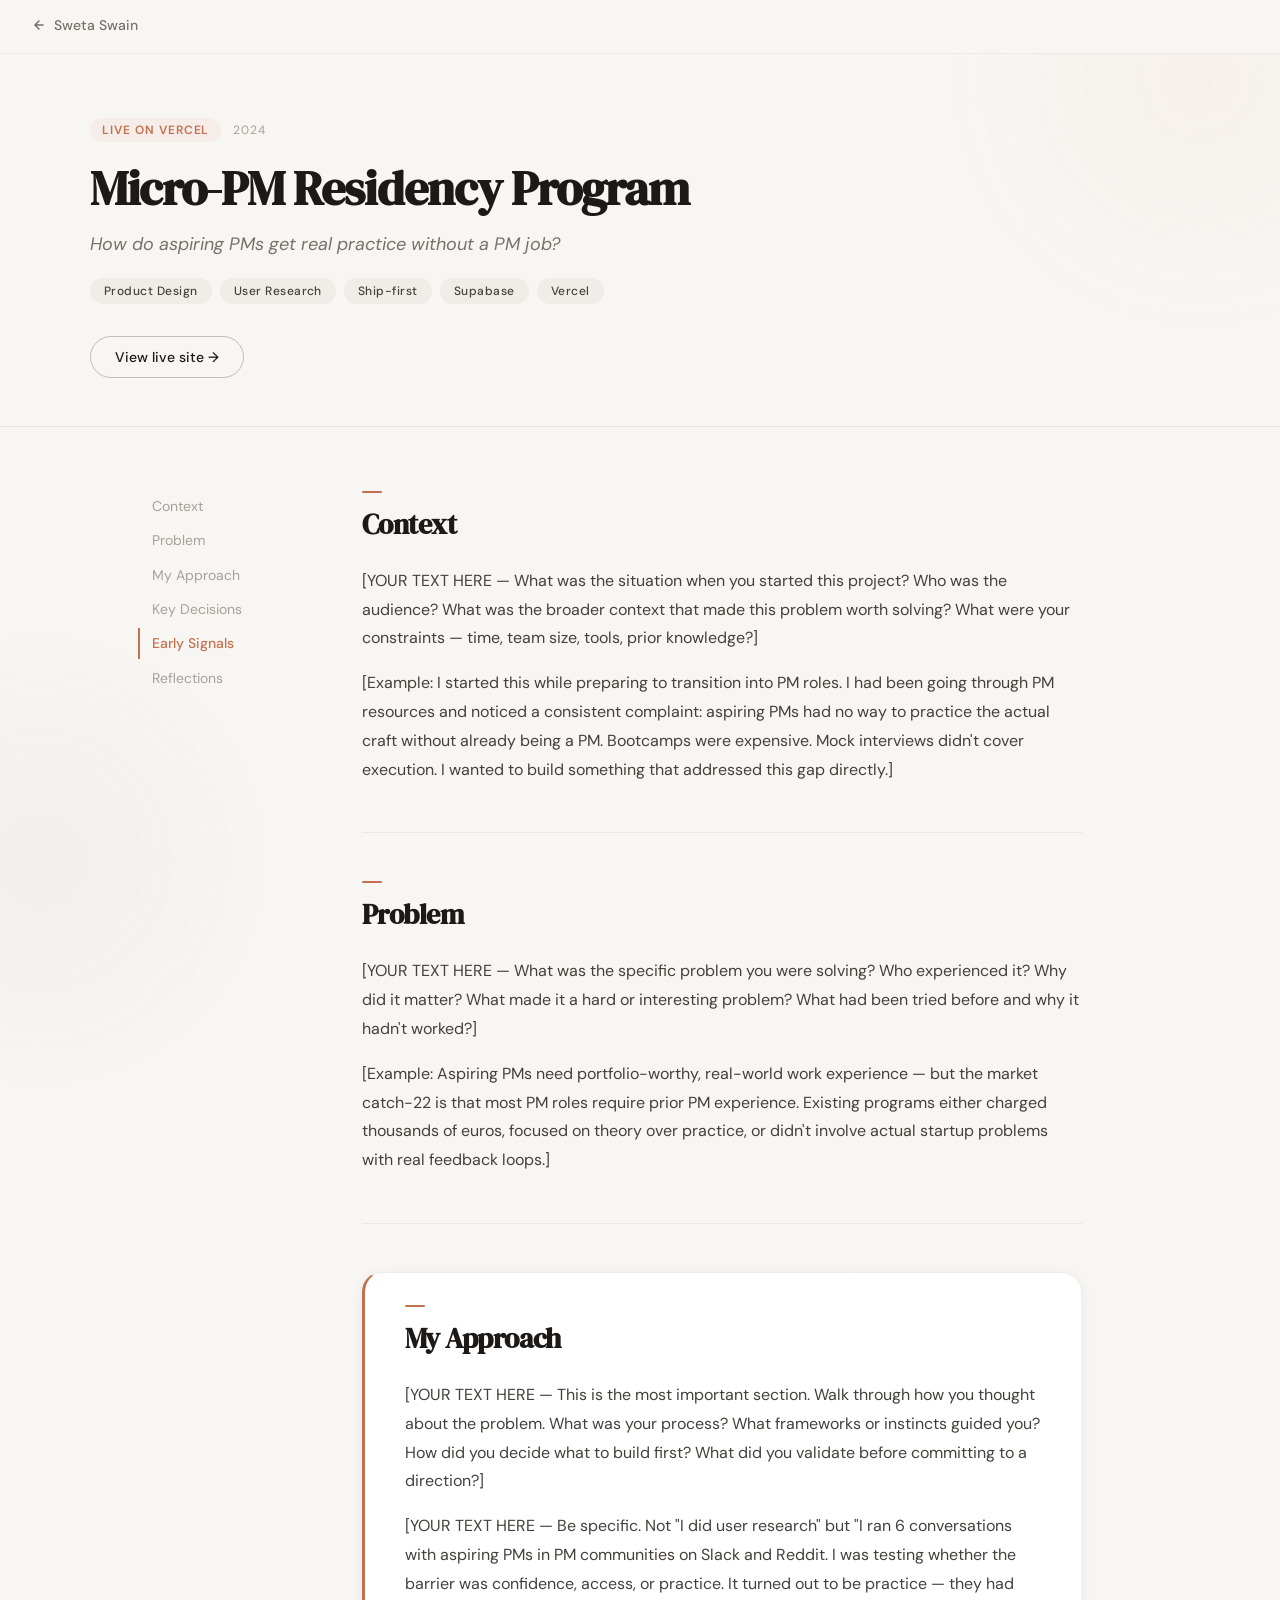
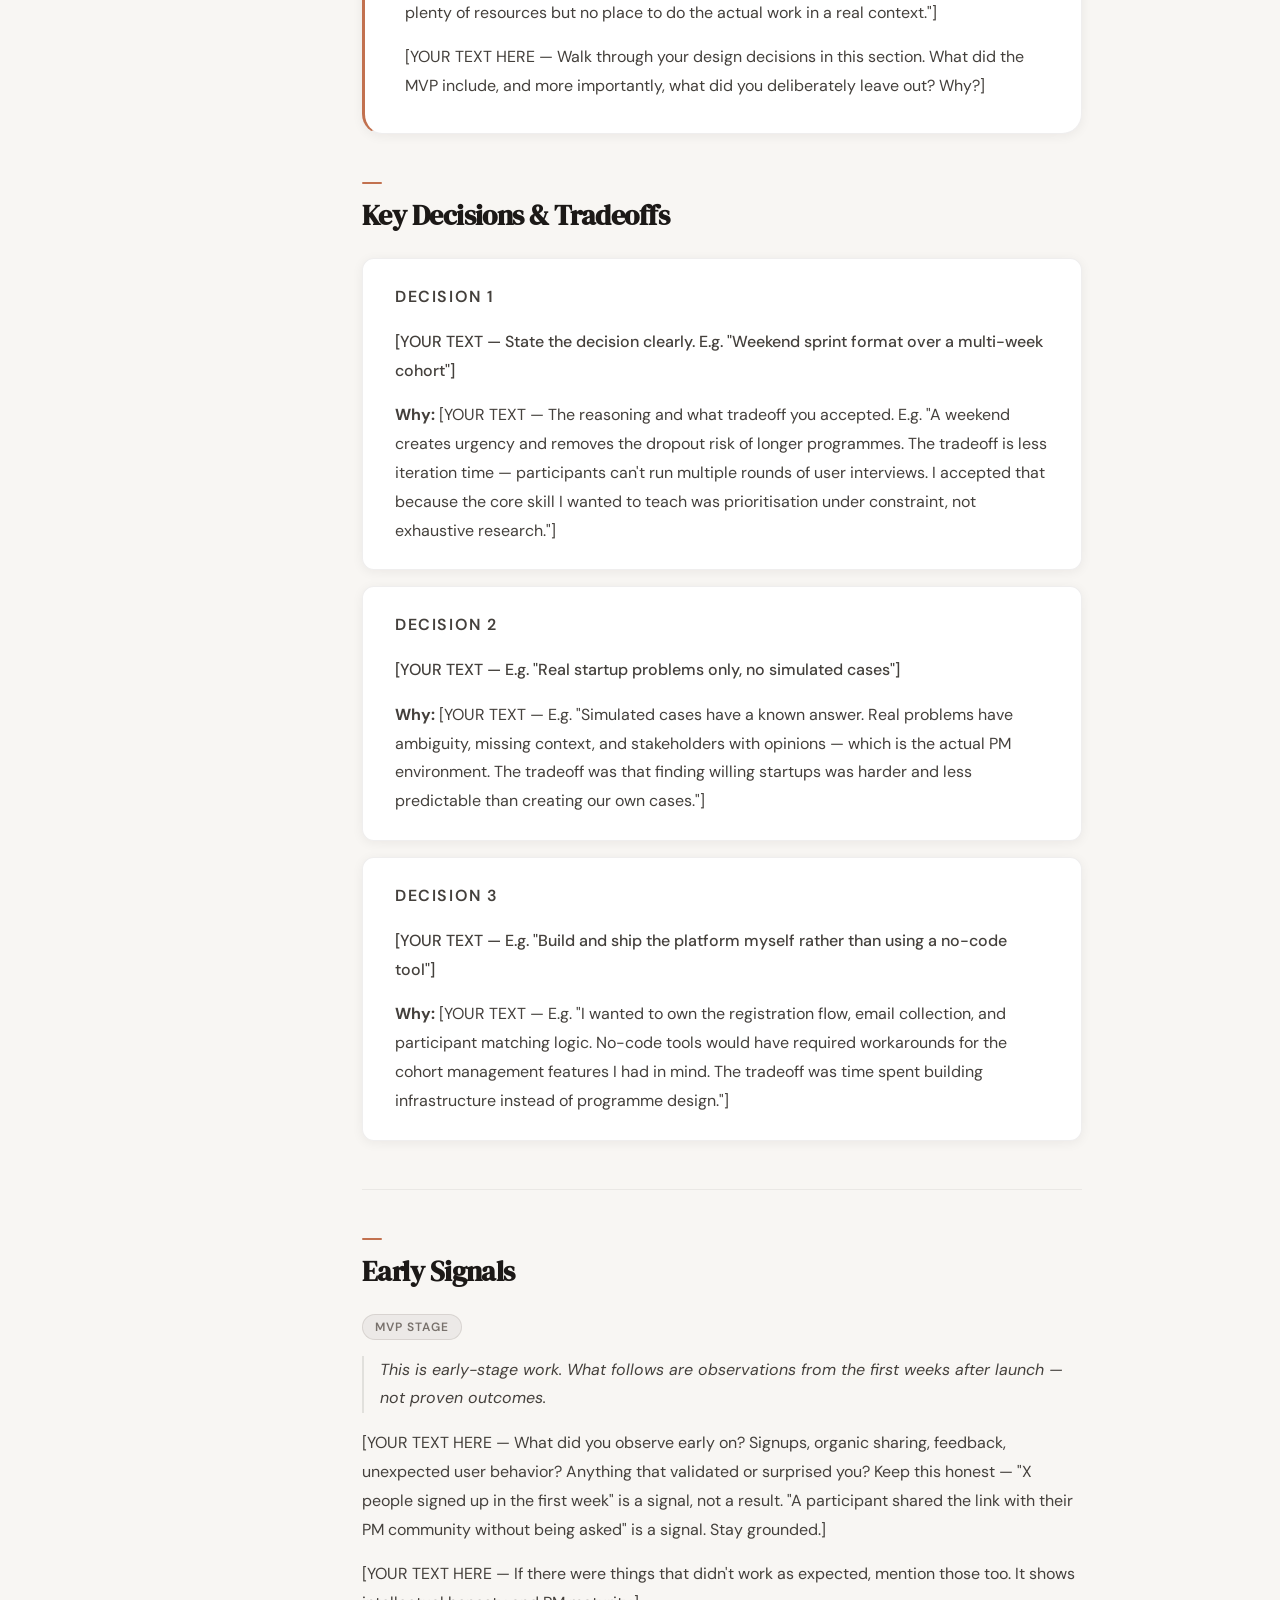
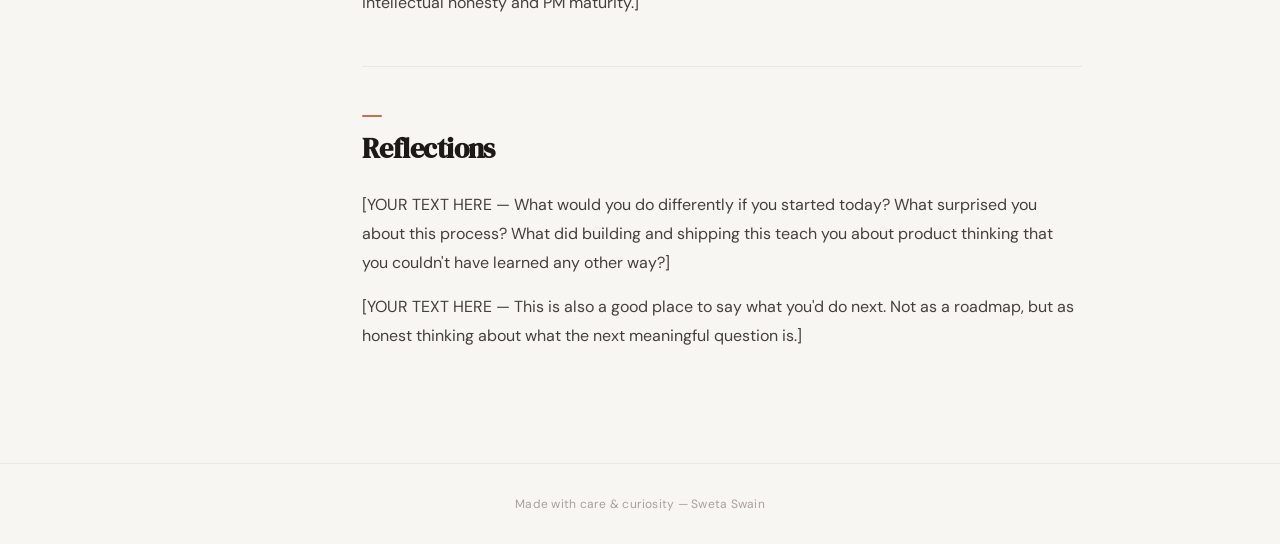
==== case-study-micro-pm.html @ 2ffe8b1f "Redesign portfolio — design system, featured case study, inline email CTA - Replace full-screen emai" ====
<!DOCTYPE html>
<html lang="en">
<head>
  <meta charset="UTF-8" />
  <meta name="viewport" content="width=device-width, initial-scale=1.0" />
  <title>Micro-PM Residency — Sweta Swain</title>
  <link rel="preconnect" href="https://fonts.googleapis.com" />
  <link rel="preconnect" href="https://fonts.gstatic.com" crossorigin />
  <link href="https://fonts.googleapis.com/css2?family=DM+Sans:ital,opsz,wght@0,9..40,300;0,9..40,400;0,9..40,500;0,9..40,600;1,9..40,300&family=DM+Serif+Display:ital@0;1&display=swap" rel="stylesheet" />
  <link rel="stylesheet" href="styles.css" />
</head>
<body class="cs-page">

  <main>

    <!-- ── Sticky back nav ─────────────────────────────────────────── -->
    <header class="cs-header">
      <a href="index.html" class="cs-back">
        <svg xmlns="http://www.w3.org/2000/svg" width="14" height="14" viewBox="0 0 24 24" fill="none" stroke="currentColor" stroke-width="2.5" stroke-linecap="round" stroke-linejoin="round" aria-hidden="true">
          <path d="M19 12H5M5 12l7 7M5 12l7-7"/>
        </svg>
        Sweta Swain
      </a>
    </header>

    <!-- ── Case study hero ─────────────────────────────────────────── -->
    <div class="cs-hero">
      <div class="cs-hero-inner">

        <div class="cs-hero-meta">
          <span class="cs-status-badge">Live on Vercel</span>
          <span class="cs-year">2024</span>
        </div>

        <h1 class="cs-title">Micro-PM Residency Program</h1>
        <p class="cs-problem-statement">How do aspiring PMs get real practice without a PM job?</p>

        <div class="cs-hero-tags">
          <span class="tag">Product Design</span>
          <span class="tag">User Research</span>
          <span class="tag">Ship-first</span>
          <span class="tag">Supabase</span>
          <span class="tag">Vercel</span>
        </div>

        <a href="https://pmresidencyprogram.vercel.app/" target="_blank" rel="noopener noreferrer" class="btn btn-outline" style="margin-top: 8px;">
          View live site →
        </a>

      </div>
    </div>

    <!-- ── Body: sticky nav + content ─────────────────────────────── -->
    <div class="cs-body">

      <!-- Sticky section nav -->
      <nav class="cs-sidenav" aria-label="Case study sections">
        <a href="#context"     class="cs-nav-link active" data-section="context">Context</a>
        <a href="#problem"     class="cs-nav-link"        data-section="problem">Problem</a>
        <a href="#approach"    class="cs-nav-link"        data-section="approach">My Approach</a>
        <a href="#decisions"   class="cs-nav-link"        data-section="decisions">Key Decisions</a>
        <a href="#signals"     class="cs-nav-link"        data-section="signals">Early Signals</a>
        <a href="#reflections" class="cs-nav-link"        data-section="reflections">Reflections</a>
      </nav>

      <!-- Main content -->
      <div class="cs-content">

        <!-- 1. Context -->
        <section class="cs-section fade-section" id="context">
          <h2 class="cs-section-heading">Context</h2>
          <p>[YOUR TEXT HERE — What was the situation when you started this project? Who was the audience? What was the broader context that made this problem worth solving? What were your constraints — time, team size, tools, prior knowledge?]</p>
          <p>[Example: I started this while preparing to transition into PM roles. I had been going through PM resources and noticed a consistent complaint: aspiring PMs had no way to practice the actual craft without already being a PM. Bootcamps were expensive. Mock interviews didn't cover execution. I wanted to build something that addressed this gap directly.]</p>
        </section>

        <!-- 2. Problem -->
        <section class="cs-section fade-section" id="problem">
          <h2 class="cs-section-heading">Problem</h2>
          <p>[YOUR TEXT HERE — What was the specific problem you were solving? Who experienced it? Why did it matter? What made it a hard or interesting problem? What had been tried before and why it hadn't worked?]</p>
          <p>[Example: Aspiring PMs need portfolio-worthy, real-world work experience — but the market catch-22 is that most PM roles require prior PM experience. Existing programs either charged thousands of euros, focused on theory over practice, or didn't involve actual startup problems with real feedback loops.]</p>
        </section>

        <!-- 3. My Approach (featured — most visual weight) -->
        <section class="cs-section cs-section-approach fade-section" id="approach">
          <h2 class="cs-section-heading">My Approach</h2>
          <p>[YOUR TEXT HERE — This is the most important section. Walk through how you thought about the problem. What was your process? What frameworks or instincts guided you? How did you decide what to build first? What did you validate before committing to a direction?]</p>
          <p>[YOUR TEXT HERE — Be specific. Not "I did user research" but "I ran 6 conversations with aspiring PMs in PM communities on Slack and Reddit. I was testing whether the barrier was confidence, access, or practice. It turned out to be practice — they had plenty of resources but no place to do the actual work in a real context."]</p>
          <p>[YOUR TEXT HERE — Walk through your design decisions in this section. What did the MVP include, and more importantly, what did you deliberately leave out? Why?]</p>
        </section>

        <!-- 4. Key Decisions & Tradeoffs -->
        <section class="cs-section fade-section" id="decisions">
          <h2 class="cs-section-heading">Key Decisions &amp; Tradeoffs</h2>

          <div class="decision-cards">

            <div class="decision-card">
              <p class="decision-label">Decision 1</p>
              <p class="decision-choice">[YOUR TEXT — State the decision clearly. E.g. "Weekend sprint format over a multi-week cohort"]</p>
              <p class="decision-why"><strong>Why:</strong> [YOUR TEXT — The reasoning and what tradeoff you accepted. E.g. "A weekend creates urgency and removes the dropout risk of longer programmes. The tradeoff is less iteration time — participants can't run multiple rounds of user interviews. I accepted that because the core skill I wanted to teach was prioritisation under constraint, not exhaustive research."]</p>
            </div>

            <div class="decision-card">
              <p class="decision-label">Decision 2</p>
              <p class="decision-choice">[YOUR TEXT — E.g. "Real startup problems only, no simulated cases"]</p>
              <p class="decision-why"><strong>Why:</strong> [YOUR TEXT — E.g. "Simulated cases have a known answer. Real problems have ambiguity, missing context, and stakeholders with opinions — which is the actual PM environment. The tradeoff was that finding willing startups was harder and less predictable than creating our own cases."]</p>
            </div>

            <div class="decision-card">
              <p class="decision-label">Decision 3</p>
              <p class="decision-choice">[YOUR TEXT — E.g. "Build and ship the platform myself rather than using a no-code tool"]</p>
              <p class="decision-why"><strong>Why:</strong> [YOUR TEXT — E.g. "I wanted to own the registration flow, email collection, and participant matching logic. No-code tools would have required workarounds for the cohort management features I had in mind. The tradeoff was time spent building infrastructure instead of programme design."]</p>
            </div>

          </div>
        </section>

        <!-- 5. Early Signals -->
        <section class="cs-section fade-section" id="signals">
          <h2 class="cs-section-heading">Early Signals</h2>
          <div class="cs-mvp-badge">MVP Stage</div>
          <p class="cs-signals-caveat">This is early-stage work. What follows are observations from the first weeks after launch — not proven outcomes.</p>
          <p>[YOUR TEXT HERE — What did you observe early on? Signups, organic sharing, feedback, unexpected user behavior? Anything that validated or surprised you? Keep this honest — "X people signed up in the first week" is a signal, not a result. "A participant shared the link with their PM community without being asked" is a signal. Stay grounded.]</p>
          <p>[YOUR TEXT HERE — If there were things that didn't work as expected, mention those too. It shows intellectual honesty and PM maturity.]</p>
        </section>

        <!-- 6. Reflections -->
        <section class="cs-section fade-section" id="reflections">
          <h2 class="cs-section-heading">Reflections</h2>
          <p>[YOUR TEXT HERE — What would you do differently if you started today? What surprised you about this process? What did building and shipping this teach you about product thinking that you couldn't have learned any other way?]</p>
          <p>[YOUR TEXT HERE — This is also a good place to say what you'd do next. Not as a roadmap, but as honest thinking about what the next meaningful question is.]</p>
        </section>

      </div><!-- /cs-content -->
    </div><!-- /cs-body -->

  </main>

  <footer>
    <p>Made with care &amp; curiosity &mdash; Sweta Swain</p>
  </footer>

  <script src="script.js" defer></script>

</body>
</html>
---- styles.css ----
/* ─── Reset & Base ─────────────────────────────────────────────────── */
*, *::before, *::after {
  box-sizing: border-box;
  margin: 0;
  padding: 0;
}

/* ─── Design Tokens ─────────────────────────────────────────────────── */
:root {
  /* ── Palette ── */
  --bg:           #f8f6f3;
  --bg-card:      #ffffff;
  --navy:         #1c1917;
  --text-body:    #44403c;
  --text-muted:   #a8a09a;
  --sage:         #78716c;
  --accent-soft:  #f0ede8;

  /* ── Terracotta accent ── */
  --terra:        #c2714f;
  --terra-soft:   #f7ede8;
  --terra-muted:  rgba(194, 113, 79, 0.12);

  /* ── Shadows ── */
  --shadow-sm:    0 2px 12px rgba(28, 25, 23, 0.06);
  --shadow-md:    0 8px 32px rgba(28, 25, 23, 0.10);
  --shadow-lg:    0 16px 48px rgba(28, 25, 23, 0.14);

  /* ── Radii ── */
  --radius:       20px;
  --radius-sm:    12px;

  /* ── Transitions ── */
  --transition:   0.22s ease;

  /* ── Type scale ── */
  --text-xs:      0.75rem;    /* 12px */
  --text-sm:      0.875rem;   /* 14px */
  --text-base:    1rem;       /* 16px */
  --text-md:      1.125rem;   /* 18px */
  --text-lg:      1.375rem;   /* 22px */
  --text-xl:      1.75rem;    /* 28px */
  --text-2xl:     2.25rem;    /* 36px */
  --text-hero:    clamp(2.6rem, 5vw, 3.8rem);

  /* ── Spacing scale (4px base) ── */
  --sp-1:   4px;
  --sp-2:   8px;
  --sp-3:   12px;
  --sp-4:   16px;
  --sp-5:   20px;
  --sp-6:   24px;
  --sp-8:   32px;
  --sp-10:  40px;
  --sp-12:  48px;
  --sp-16:  64px;
  --sp-20:  80px;
  --sp-24:  96px;

  /* ── Container widths ── */
  --container-text: 720px;   /* ~70-char body text */
  --container-wide: 1100px;  /* case study, timeline, skills */
}

html {
  font-size: 16px;
  -webkit-font-smoothing: antialiased;
  scroll-behavior: smooth;
}

body {
  font-family: 'DM Sans', sans-serif;
  background-color: var(--bg);
  color: var(--text-body);
  min-height: 100vh;
  display: flex;
  flex-direction: column;
}

/* ─── Background blobs ───────────────────────────────────────────────── */
body::before {
  content: '';
  position: fixed;
  top: -180px;
  right: -180px;
  width: 520px;
  height: 520px;
  background: radial-gradient(circle, rgba(194, 113, 79, 0.04) 0%, transparent 70%);
  pointer-events: none;
  z-index: 0;
}

body::after {
  content: '';
  position: fixed;
  bottom: -200px;
  left: -200px;
  width: 480px;
  height: 480px;
  background: radial-gradient(circle, rgba(28, 25, 23, 0.03) 0%, transparent 70%);
  pointer-events: none;
  z-index: 0;
}

/* ─── Main layout ────────────────────────────────────────────────────── */
main {
  flex: 1;
  display: flex;
  flex-direction: column;
  position: relative;
  z-index: 1;
}

/* ─── Hero ───────────────────────────────────────────────────────────── */
.hero {
  width: 100%;
  min-height: 100vh;
  display: flex;
  align-items: center;
  justify-content: center;
  padding: var(--sp-20) var(--sp-16);
  border-bottom: 1px solid rgba(28, 25, 23, 0.07);
}

.hero-inner {
  max-width: var(--container-wide);
  width: 100%;
  display: flex;
  flex-direction: row;
  align-items: center;
  gap: 88px;
}

/* ─── Photo ──────────────────────────────────────────────────────────── */
.photo-wrapper {
  position: relative;
  width: 240px;
  height: 240px;
  flex-shrink: 0;
}

.photo,
.initials {
  width: 240px;
  height: 240px;
  border-radius: 50%;
  object-fit: cover;
  display: block;
  box-shadow:
    0 4px 24px rgba(28, 25, 23, 0.12),
    0 0 0 3px #fff,
    0 0 0 7px var(--accent-soft);
  transition: transform var(--transition), box-shadow var(--transition);
}

.photo-wrapper:hover .photo,
.photo-wrapper:hover .initials {
  transform: scale(1.03);
  box-shadow:
    0 8px 32px rgba(28, 25, 23, 0.18),
    0 0 0 3px #fff,
    0 0 0 9px var(--terra-muted);
}

.initials {
  display: none;
  align-items: center;
  justify-content: center;
  background: linear-gradient(135deg, #44403c 0%, #1c1917 100%);
  color: #fff;
  font-family: 'DM Serif Display', serif;
  font-size: 60px;
  letter-spacing: -1px;
  user-select: none;
}

/* ─── Hero text ──────────────────────────────────────────────────────── */
.hero-text {
  display: flex;
  flex-direction: column;
  gap: var(--sp-3);
  flex: 1;
}

.hero-text .tagline { margin-top: var(--sp-1); }
.hero-text .intro   { margin-top: var(--sp-2); }
.hero-text .tags    { margin-top: var(--sp-2); }
.hero-text .btn-row { margin-top: var(--sp-3); }

.location {
  font-size: var(--text-xs);
  font-weight: 500;
  letter-spacing: 0.12em;
  text-transform: uppercase;
  color: var(--sage);
}

.name {
  font-family: 'DM Serif Display', serif;
  font-size: var(--text-hero);
  color: var(--navy);
  line-height: 1.05;
  letter-spacing: -0.02em;
}

.tagline {
  font-size: var(--text-md);
  font-weight: 400;
  font-style: italic;
  color: var(--sage);
  line-height: 1.45;
  letter-spacing: 0.01em;
}

.intro {
  font-size: var(--text-base);
  line-height: 1.75;
  color: var(--text-body);
  max-width: 520px;
}

/* ─── Tags ───────────────────────────────────────────────────────────── */
.tags {
  display: flex;
  flex-wrap: wrap;
  gap: var(--sp-2);
}

.tag {
  font-size: var(--text-xs);
  font-weight: 500;
  letter-spacing: 0.04em;
  padding: 5px 14px;
  border-radius: 100px;
  background: var(--accent-soft);
  color: var(--text-body);
  transition: background var(--transition), color var(--transition);
  cursor: default;
}

.tag:hover {
  background: var(--navy);
  color: #fff;
}

/* ─── Buttons ────────────────────────────────────────────────────────── */
.btn-row {
  display: flex;
  flex-wrap: wrap;
  gap: var(--sp-3);
}

.btn {
  display: inline-flex;
  align-items: center;
  gap: var(--sp-2);
  font-family: 'DM Sans', sans-serif;
  font-size: var(--text-sm);
  font-weight: 500;
  padding: 11px 24px;
  border-radius: 100px;
  text-decoration: none;
  transition:
    background var(--transition),
    color var(--transition),
    box-shadow var(--transition),
    transform var(--transition);
}

.btn-primary {
  background: var(--navy);
  color: #fff;
}

.btn-primary:hover {
  background: #3a3330;
  box-shadow: 0 4px 20px rgba(28, 25, 23, 0.25);
  transform: translateY(-1px);
}

.btn-outline {
  background: transparent;
  color: var(--navy);
  border: 1.5px solid rgba(28, 25, 23, 0.25);
}

.btn-outline:hover {
  background: var(--navy);
  color: #fff;
  border-color: var(--navy);
  box-shadow: 0 4px 20px rgba(28, 25, 23, 0.22);
  transform: translateY(-1px);
}

/* ─── Sections container ─────────────────────────────────────────────── */
.sections-container {
  display: flex;
  flex-direction: column;
  align-items: center;
  padding: var(--sp-20) var(--sp-12) var(--sp-24);
}

/* ─── Section shared ─────────────────────────────────────────────────── */
.section {
  width: 100%;
  max-width: var(--container-text);
  margin-top: var(--sp-20);
}

.section--wide {
  max-width: var(--container-wide);
}

.section-title {
  font-family: 'DM Serif Display', serif;
  font-size: var(--text-xl);
  color: var(--navy);
  letter-spacing: -0.02em;
  line-height: 1.1;
  margin-bottom: var(--sp-8);
}

.section-title::before {
  content: '';
  display: block;
  width: 24px;
  height: 2px;
  background: var(--terra);
  border-radius: 2px;
  margin-bottom: var(--sp-3);
}

/* ─── Scroll fade ────────────────────────────────────────────────────── */
.fade-section {
  opacity: 0;
  transform: translateY(24px);
  transition: opacity 0.65s ease, transform 0.65s ease;
}

.fade-section.visible {
  opacity: 1;
  transform: translateY(0);
}

/* ─── Email CTA (inline, post-hero) ─────────────────────────────────── */
.email-cta {
  width: 100%;
  max-width: var(--container-text);
  background: var(--bg-card);
  border: 1px solid rgba(28, 25, 23, 0.07);
  border-left: 3px solid var(--terra);
  border-radius: var(--radius);
  box-shadow: var(--shadow-sm);
  padding: var(--sp-6) var(--sp-8);
  display: flex;
  align-items: center;
  gap: var(--sp-6);
  margin-top: var(--sp-20);
  flex-wrap: wrap;
  transition: opacity 0.4s ease, transform 0.4s ease;
}

.email-cta.hidden {
  display: none;
}

.email-cta-text {
  font-size: var(--text-sm);
  line-height: 1.55;
  color: var(--text-body);
  flex: 1;
  min-width: 200px;
}

.email-cta-form {
  display: flex;
  align-items: center;
  gap: var(--sp-2);
  flex-shrink: 0;
}

.email-cta-form input {
  padding: 10px 18px;
  border-radius: 100px;
  border: 1.5px solid rgba(28, 25, 23, 0.15);
  background: var(--bg);
  font-family: 'DM Sans', sans-serif;
  font-size: var(--text-sm);
  color: var(--navy);
  outline: none;
  transition: border-color var(--transition);
  width: 220px;
}

.email-cta-form input::placeholder {
  color: var(--text-muted);
}

.email-cta-form input:focus {
  border-color: var(--terra);
}

.email-cta-form input.input-error {
  border-color: #f87171;
}

.email-cta-form .btn {
  padding: 10px 20px;
  white-space: nowrap;
}

.email-cta-error {
  font-size: var(--text-xs);
  color: #e05252;
  margin-top: var(--sp-2);
  min-height: 16px;
  width: 100%;
}

/* ─── Case Study — Featured Block ────────────────────────────────────── */
.case-study-featured {
  background: var(--bg-card);
  border: 1px solid rgba(28, 25, 23, 0.07);
  border-left: 4px solid var(--terra);
  border-radius: var(--radius);
  box-shadow: var(--shadow-md);
  padding: var(--sp-10) var(--sp-12);
  transition: box-shadow var(--transition), transform var(--transition);
}

.case-study-featured:hover {
  box-shadow: var(--shadow-lg);
  transform: translateY(-3px);
}

.cs-meta {
  display: flex;
  align-items: center;
  gap: var(--sp-3);
  margin-bottom: var(--sp-5);
}

.cs-status {
  font-size: var(--text-xs);
  font-weight: 600;
  letter-spacing: 0.08em;
  text-transform: uppercase;
  color: var(--terra);
  background: var(--terra-soft);
  padding: 4px 12px;
  border-radius: 100px;
}

.cs-featured-title {
  font-family: 'DM Serif Display', serif;
  font-size: var(--text-2xl);
  color: var(--navy);
  letter-spacing: -0.02em;
  line-height: 1.1;
  margin-bottom: var(--sp-3);
}

.cs-featured-problem {
  font-size: var(--text-md);
  font-style: italic;
  color: var(--sage);
  line-height: 1.5;
  margin-bottom: var(--sp-5);
}

.cs-featured-tags {
  display: flex;
  flex-wrap: wrap;
  gap: var(--sp-2);
  margin-bottom: var(--sp-6);
}

.cs-featured-desc {
  font-size: var(--text-base);
  line-height: 1.75;
  color: var(--text-body);
  max-width: 680px;
  margin-bottom: var(--sp-8);
}

.cs-featured-actions {
  display: flex;
  gap: var(--sp-3);
  flex-wrap: wrap;
  align-items: center;
}

.cs-arrow {
  display: inline-block;
  transition: transform 0.2s ease;
}

.cs-read-btn:hover .cs-arrow {
  transform: translateX(4px);
}

/* ─── Skills ─────────────────────────────────────────────────────────── */
.skills-grid {
  display: grid;
  grid-template-columns: repeat(2, 1fr);
  gap: var(--sp-4);
}

.skill-group {
  background: var(--bg-card);
  border: 1px solid rgba(28, 25, 23, 0.07);
  border-left: 3px solid var(--terra);
  border-radius: var(--radius-sm);
  box-shadow: var(--shadow-sm);
  padding: var(--sp-6);
  transition: box-shadow var(--transition), transform var(--transition);
}

.skill-group:hover {
  box-shadow: var(--shadow-md);
  transform: translateY(-2px);
}

.skill-group-label {
  font-size: var(--text-sm);
  font-weight: 600;
  color: var(--navy);
  margin-bottom: var(--sp-4);
  letter-spacing: -0.01em;
}

.skill-tier {
  display: flex;
  flex-direction: column;
  gap: var(--sp-2);
  margin-top: var(--sp-3);
}

.skill-tier + .skill-tier {
  margin-top: var(--sp-4);
  padding-top: var(--sp-3);
  border-top: 1px solid rgba(28, 25, 23, 0.06);
}

.skill-tier-label {
  font-size: var(--text-xs);
  font-weight: 500;
  letter-spacing: 0.08em;
  text-transform: uppercase;
  color: var(--text-muted);
}

.skill-tags {
  display: flex;
  flex-wrap: wrap;
  gap: 6px;
}

.skill-core .tag {
  background: var(--accent-soft);
  color: var(--navy);
  font-weight: 500;
}

.tag-tool {
  background: rgba(28, 25, 23, 0.04);
  color: var(--sage);
  font-size: var(--text-xs);
}

.tag-tool:hover {
  background: var(--navy);
  color: #fff;
}

/* ─── Story ──────────────────────────────────────────────────────────── */
.story-card {
  background: var(--bg-card);
  border: 1px solid rgba(28, 25, 23, 0.07);
  border-radius: var(--radius);
  box-shadow: var(--shadow-sm);
  padding: var(--sp-10) var(--sp-12);
}

.story-quote {
  font-family: 'DM Serif Display', serif;
  font-size: clamp(1.15rem, 2.2vw, 1.45rem);
  font-style: italic;
  color: var(--navy);
  line-height: 1.5;
  letter-spacing: -0.01em;
  padding-left: var(--sp-6);
  border-left: 3px solid var(--terra);
  margin-bottom: var(--sp-8);
}

/* ─── Story Arc ──────────────────────────────────────────────────────── */
.story-arc {
  display: flex;
  align-items: flex-start;
  justify-content: flex-start;
  padding: var(--sp-8) 0;
  margin-bottom: var(--sp-8);
  border-bottom: 1px solid rgba(28, 25, 23, 0.06);
  overflow-x: auto;
}

.arc-node {
  display: flex;
  flex-direction: column;
  align-items: center;
  gap: var(--sp-2);
  min-width: 110px;
}

.arc-dot {
  width: 12px;
  height: 12px;
  border-radius: 50%;
  border: 2px solid rgba(28, 25, 23, 0.2);
  background: var(--bg-card);
  flex-shrink: 0;
}

.arc-node-active .arc-dot {
  background: var(--terra);
  border-color: var(--terra);
  box-shadow: 0 0 0 4px var(--terra-soft);
}

.arc-label {
  font-size: var(--text-xs);
  color: var(--sage);
  text-align: center;
  line-height: 1.4;
  white-space: nowrap;
}

.arc-node-active .arc-label {
  color: var(--terra);
  font-weight: 500;
}

.arc-connector {
  flex: 1;
  height: 1px;
  background: rgba(28, 25, 23, 0.15);
  margin-top: 6px;
  min-width: 32px;
  max-width: 80px;
}

.story-body {
  display: flex;
  flex-direction: column;
  gap: var(--sp-4);
}

.story-body p {
  font-size: var(--text-base);
  line-height: 1.8;
  color: var(--text-body);
}

/* ─── Timeline ───────────────────────────────────────────────────────── */
.timeline {
  position: relative;
  padding-left: 36px;
}

.timeline::before {
  content: '';
  position: absolute;
  left: 9px;
  top: 6px;
  bottom: 6px;
  width: 1px;
  background: rgba(28, 25, 23, 0.12);
}

.timeline-item {
  position: relative;
  padding-bottom: var(--sp-10);
}

.timeline-item:last-child {
  padding-bottom: 0;
}

.timeline-item::before {
  content: '';
  position: absolute;
  left: -33px;
  top: 5px;
  width: 12px;
  height: 12px;
  border-radius: 50%;
  background: var(--bg-card);
  border: 2px solid rgba(28, 25, 23, 0.2);
  z-index: 1;
}

.timeline-current::before {
  background: var(--terra);
  border-color: var(--terra);
  animation: pulse-dot 2.8s ease-in-out infinite;
}

@keyframes pulse-dot {
  0%, 100% { box-shadow: 0 0 0 3px var(--terra-soft); }
  50%       { box-shadow: 0 0 0 6px rgba(194, 113, 79, 0.07); }
}

.timeline-header {
  display: flex;
  align-items: baseline;
  justify-content: space-between;
  gap: var(--sp-4);
  flex-wrap: wrap;
  margin-bottom: var(--sp-1);
}

.timeline-role {
  font-family: 'DM Serif Display', serif;
  font-size: var(--text-lg);
  color: var(--navy);
  letter-spacing: -0.01em;
}

.timeline-date {
  font-size: var(--text-xs);
  font-weight: 500;
  color: var(--text-muted);
  letter-spacing: 0.04em;
  white-space: nowrap;
  flex-shrink: 0;
}

.timeline-org {
  font-size: var(--text-sm);
  font-weight: 500;
  color: var(--sage);
  margin-bottom: var(--sp-2);
}

.timeline-desc {
  font-size: var(--text-sm);
  line-height: 1.7;
  color: var(--text-body);
}

/* ─── Hobbies ────────────────────────────────────────────────────────── */
.hobbies-grid {
  display: grid;
  grid-template-columns: repeat(3, 1fr);
  gap: var(--sp-3);
}

.hobby-item {
  background: var(--bg-card);
  border: 1px solid rgba(28, 25, 23, 0.07);
  border-radius: var(--radius-sm);
  padding: var(--sp-5) var(--sp-6);
  display: flex;
  align-items: center;
  gap: var(--sp-3);
  transition: box-shadow var(--transition), transform var(--transition), background var(--transition);
  cursor: default;
}

.hobby-item:hover {
  background: var(--terra-soft);
  transform: translateY(-2px);
  box-shadow: var(--shadow-md);
}

.hobby-icon {
  font-size: 1.3rem;
  flex-shrink: 0;
  transition: transform var(--transition);
}

.hobby-item:hover .hobby-icon {
  transform: scale(1.15);
}

.hobby-label {
  font-size: var(--text-sm);
  font-weight: 500;
  color: var(--navy);
}

/* ─── Contact ────────────────────────────────────────────────────────── */
.contact-card {
  background: var(--bg-card);
  border: 1px solid rgba(28, 25, 23, 0.07);
  border-radius: var(--radius);
  box-shadow: var(--shadow-sm);
  padding: var(--sp-12) var(--sp-12);
  display: flex;
  flex-direction: column;
  align-items: center;
  text-align: center;
  gap: var(--sp-5);
}

.contact-tagline {
  font-size: var(--text-base);
  color: var(--text-body);
  line-height: 1.65;
  max-width: 420px;
}

.contact-email {
  font-size: var(--text-sm);
  color: var(--text-muted);
  letter-spacing: 0.02em;
}

.contact-links {
  display: flex;
  gap: var(--sp-3);
  flex-wrap: wrap;
  justify-content: center;
}

/* ─── Footer ─────────────────────────────────────────────────────────── */
footer {
  text-align: center;
  padding: var(--sp-8) var(--sp-6);
  font-size: var(--text-xs);
  color: var(--text-muted);
  letter-spacing: 0.02em;
  position: relative;
  z-index: 1;
  border-top: 1px solid rgba(28, 25, 23, 0.06);
}

/* ═══════════════════════════════════════════════════════════════════════
   CASE STUDY PAGE
   ═══════════════════════════════════════════════════════════════════════ */

.cs-page main {
  display: block;
}

/* ─── CS: Sticky header ──────────────────────────────────────────────── */
.cs-header {
  position: sticky;
  top: 0;
  z-index: 100;
  background: rgba(248, 246, 243, 0.92);
  backdrop-filter: blur(12px);
  -webkit-backdrop-filter: blur(12px);
  border-bottom: 1px solid rgba(28, 25, 23, 0.06);
  padding: var(--sp-4) var(--sp-8);
}

.cs-back {
  display: inline-flex;
  align-items: center;
  gap: var(--sp-2);
  font-size: var(--text-sm);
  font-weight: 500;
  color: var(--sage);
  text-decoration: none;
  transition: color var(--transition), gap var(--transition);
}

.cs-back svg {
  transition: transform var(--transition);
}

.cs-back:hover {
  color: var(--navy);
}

.cs-back:hover svg {
  transform: translateX(-3px);
}

/* ─── CS: Hero ───────────────────────────────────────────────────────── */
.cs-hero {
  padding: var(--sp-16) var(--sp-12) var(--sp-12);
  border-bottom: 1px solid rgba(28, 25, 23, 0.07);
}

.cs-hero-inner {
  max-width: var(--container-wide);
  margin: 0 auto;
}

.cs-hero-meta {
  display: flex;
  align-items: center;
  gap: var(--sp-3);
  margin-bottom: var(--sp-5);
}

.cs-status-badge {
  font-size: var(--text-xs);
  font-weight: 600;
  letter-spacing: 0.08em;
  text-transform: uppercase;
  color: var(--terra);
  background: var(--terra-soft);
  padding: 4px 12px;
  border-radius: 100px;
}

.cs-year {
  font-size: var(--text-xs);
  color: var(--text-muted);
  letter-spacing: 0.06em;
}

.cs-title {
  font-family: 'DM Serif Display', serif;
  font-size: clamp(2rem, 4vw, 3rem);
  color: var(--navy);
  letter-spacing: -0.02em;
  line-height: 1.1;
  margin-bottom: var(--sp-4);
}

.cs-problem-statement {
  font-size: var(--text-md);
  font-style: italic;
  color: var(--sage);
  line-height: 1.5;
  margin-bottom: var(--sp-5);
  max-width: 600px;
}

.cs-hero-tags {
  display: flex;
  flex-wrap: wrap;
  gap: var(--sp-2);
  margin-bottom: var(--sp-6);
}

/* ─── CS: Body layout (sticky nav + content) ─────────────────────────── */
.cs-body {
  max-width: var(--container-wide);
  margin: 0 auto;
  padding: var(--sp-16) var(--sp-12);
  display: grid;
  grid-template-columns: 160px 1fr;
  gap: var(--sp-16);
  align-items: start;
}

.cs-sidenav {
  position: sticky;
  top: calc(57px + var(--sp-8));
  display: flex;
  flex-direction: column;
  gap: var(--sp-1);
}

.cs-nav-link {
  font-size: var(--text-sm);
  font-weight: 400;
  color: var(--text-muted);
  text-decoration: none;
  padding: var(--sp-1) var(--sp-3);
  border-left: 2px solid transparent;
  line-height: 1.6;
  transition: color var(--transition), border-color var(--transition);
}

.cs-nav-link:hover {
  color: var(--navy);
}

.cs-nav-link.active {
  color: var(--terra);
  border-left-color: var(--terra);
  font-weight: 500;
}

.cs-content {
  max-width: var(--container-text);
}

/* ─── CS: Sections ───────────────────────────────────────────────────── */
.cs-section {
  padding-bottom: var(--sp-12);
  border-bottom: 1px solid rgba(28, 25, 23, 0.06);
  margin-bottom: var(--sp-12);
}

.cs-section:last-child {
  border-bottom: none;
  margin-bottom: 0;
}

.cs-section-heading {
  font-family: 'DM Serif Display', serif;
  font-size: var(--text-xl);
  color: var(--navy);
  letter-spacing: -0.02em;
  margin-bottom: var(--sp-6);
}

.cs-section-heading::before {
  content: '';
  display: block;
  width: 20px;
  height: 2px;
  background: var(--terra);
  border-radius: 2px;
  margin-bottom: var(--sp-3);
}

.cs-section p,
.cs-section li {
  font-size: var(--text-base);
  line-height: 1.8;
  color: var(--text-body);
  margin-bottom: var(--sp-4);
}

.cs-section p:last-child {
  margin-bottom: 0;
}

.cs-section ul,
.cs-section ol {
  padding-left: var(--sp-6);
  margin-bottom: var(--sp-4);
}

/* My Approach — featured card treatment */
.cs-section-approach {
  background: var(--bg-card);
  border: 1px solid rgba(28, 25, 23, 0.07);
  border-left: 3px solid var(--terra);
  border-radius: var(--radius);
  padding: var(--sp-8) var(--sp-10);
  box-shadow: var(--shadow-sm);
  margin-bottom: var(--sp-12);
}

.cs-section-approach .cs-section-heading {
  margin-bottom: var(--sp-6);
}

/* ─── CS: Decision cards ─────────────────────────────────────────────── */
.decision-cards {
  display: flex;
  flex-direction: column;
  gap: var(--sp-4);
}

.decision-card {
  background: var(--bg-card);
  border: 1px solid rgba(28, 25, 23, 0.07);
  border-radius: var(--radius-sm);
  padding: var(--sp-6) var(--sp-8);
  box-shadow: var(--shadow-sm);
  transition: box-shadow var(--transition), transform var(--transition);
}

.decision-card:hover {
  box-shadow: var(--shadow-md);
  transform: translateY(-2px);
}

.decision-label {
  font-size: var(--text-xs);
  font-weight: 600;
  letter-spacing: 0.1em;
  text-transform: uppercase;
  color: var(--terra);
  margin-bottom: var(--sp-2);
}

.decision-choice {
  font-size: var(--text-md);
  font-weight: 500;
  color: var(--navy);
  line-height: 1.45;
  margin-bottom: var(--sp-3);
}

.decision-why {
  font-size: var(--text-sm);
  line-height: 1.7;
  color: var(--text-body);
  margin-bottom: 0;
}

/* ─── CS: Early signals ──────────────────────────────────────────────── */
.cs-mvp-badge {
  display: inline-block;
  font-size: var(--text-xs);
  font-weight: 600;
  letter-spacing: 0.08em;
  text-transform: uppercase;
  color: var(--sage);
  background: rgba(120, 113, 108, 0.09);
  border: 1px solid rgba(120, 113, 108, 0.18);
  padding: 4px 12px;
  border-radius: 100px;
  margin-bottom: var(--sp-4);
}

.cs-signals-caveat {
  font-size: var(--text-sm);
  font-style: italic;
  color: var(--text-muted);
  margin-bottom: var(--sp-6);
  padding-left: var(--sp-4);
  border-left: 2px solid rgba(28, 25, 23, 0.1);
}

/* ─── Mobile ─────────────────────────────────────────────────────────── */
@media (max-width: 900px) {
  .cs-body {
    grid-template-columns: 1fr;
    gap: var(--sp-8);
    padding: var(--sp-8) var(--sp-6);
  }

  .cs-sidenav {
    position: static;
    flex-direction: row;
    flex-wrap: wrap;
    gap: var(--sp-2);
    padding-bottom: var(--sp-6);
    border-bottom: 1px solid rgba(28, 25, 23, 0.07);
  }

  .cs-nav-link {
    border-left: none;
    border-bottom: 2px solid transparent;
    padding: var(--sp-1) var(--sp-2);
    font-size: var(--text-xs);
  }

  .cs-nav-link.active {
    border-left: none;
    border-bottom-color: var(--terra);
  }

  .cs-section-approach {
    padding: var(--sp-6);
  }
}

@media (max-width: 767px) {
  .hero {
    min-height: auto;
    padding: var(--sp-16) var(--sp-6) var(--sp-12);
  }

  .hero-inner {
    flex-direction: column;
    align-items: center;
    text-align: center;
    gap: var(--sp-10);
  }

  .hero-text .intro   { max-width: 100%; }
  .hero-text .tags    { justify-content: center; }
  .hero-text .btn-row { justify-content: center; }

  .sections-container {
    padding: var(--sp-12) var(--sp-5) var(--sp-16);
  }

  .section {
    margin-top: var(--sp-12);
  }

  .email-cta {
    flex-direction: column;
    gap: var(--sp-4);
    padding: var(--sp-6);
    margin-top: var(--sp-12);
  }

  .email-cta-form {
    width: 100%;
    flex-direction: column;
    align-items: stretch;
  }

  .email-cta-form input {
    width: 100%;
  }

  .email-cta-form .btn {
    width: 100%;
    justify-content: center;
  }

  .case-study-featured {
    padding: var(--sp-6) var(--sp-6);
  }

  .skills-grid {
    grid-template-columns: 1fr;
  }

  .timeline {
    padding-left: 28px;
  }

  .timeline::before {
    left: 7px;
  }

  .timeline-item::before {
    left: -26px;
    width: 10px;
    height: 10px;
  }

  .timeline-header {
    flex-direction: column;
    gap: var(--sp-1);
    align-items: flex-start;
  }

  .hobbies-grid {
    grid-template-columns: repeat(2, 1fr);
  }

  .contact-card {
    padding: var(--sp-8) var(--sp-6);
  }

  .story-card {
    padding: var(--sp-8) var(--sp-6);
  }

  .arc-label {
    white-space: normal;
    font-size: 0.65rem;
  }

  .arc-node {
    min-width: 80px;
  }

  .cs-hero {
    padding: var(--sp-10) var(--sp-6) var(--sp-8);
  }

  .cs-header {
    padding: var(--sp-3) var(--sp-5);
  }
}
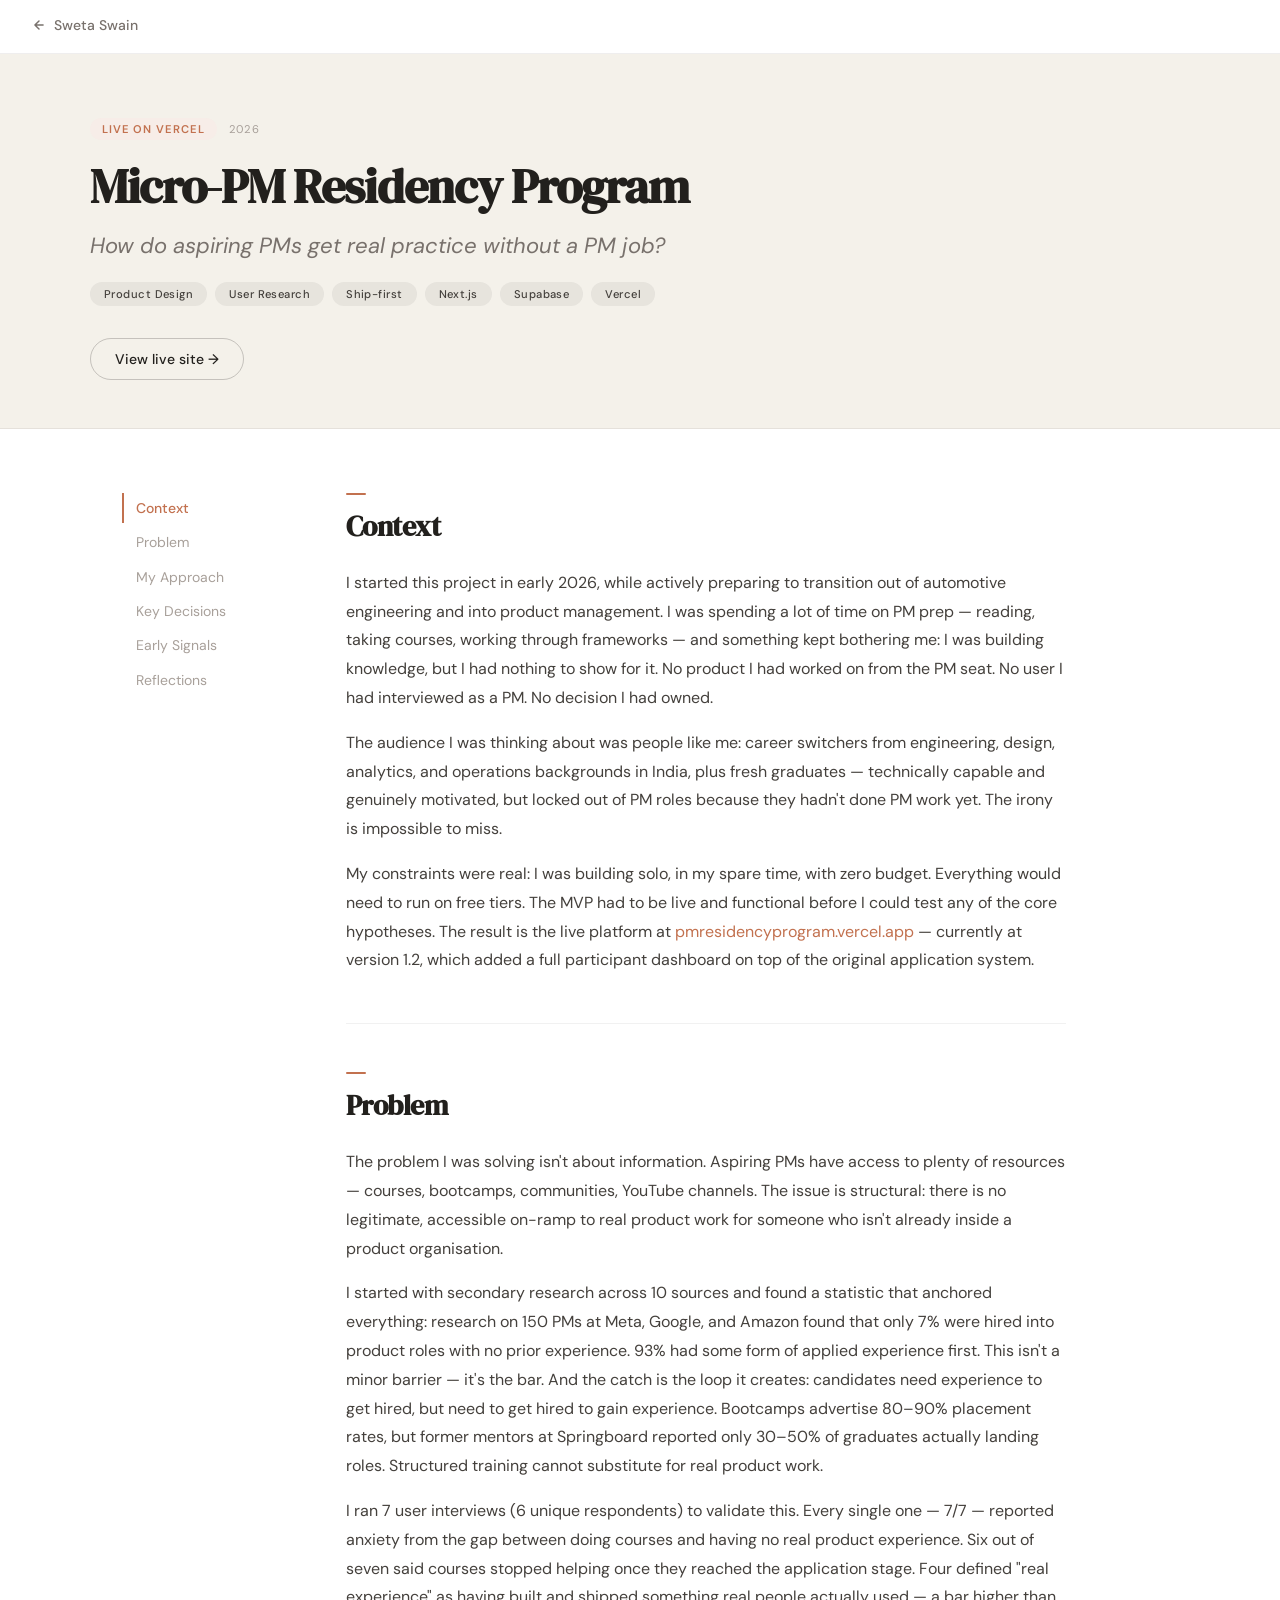
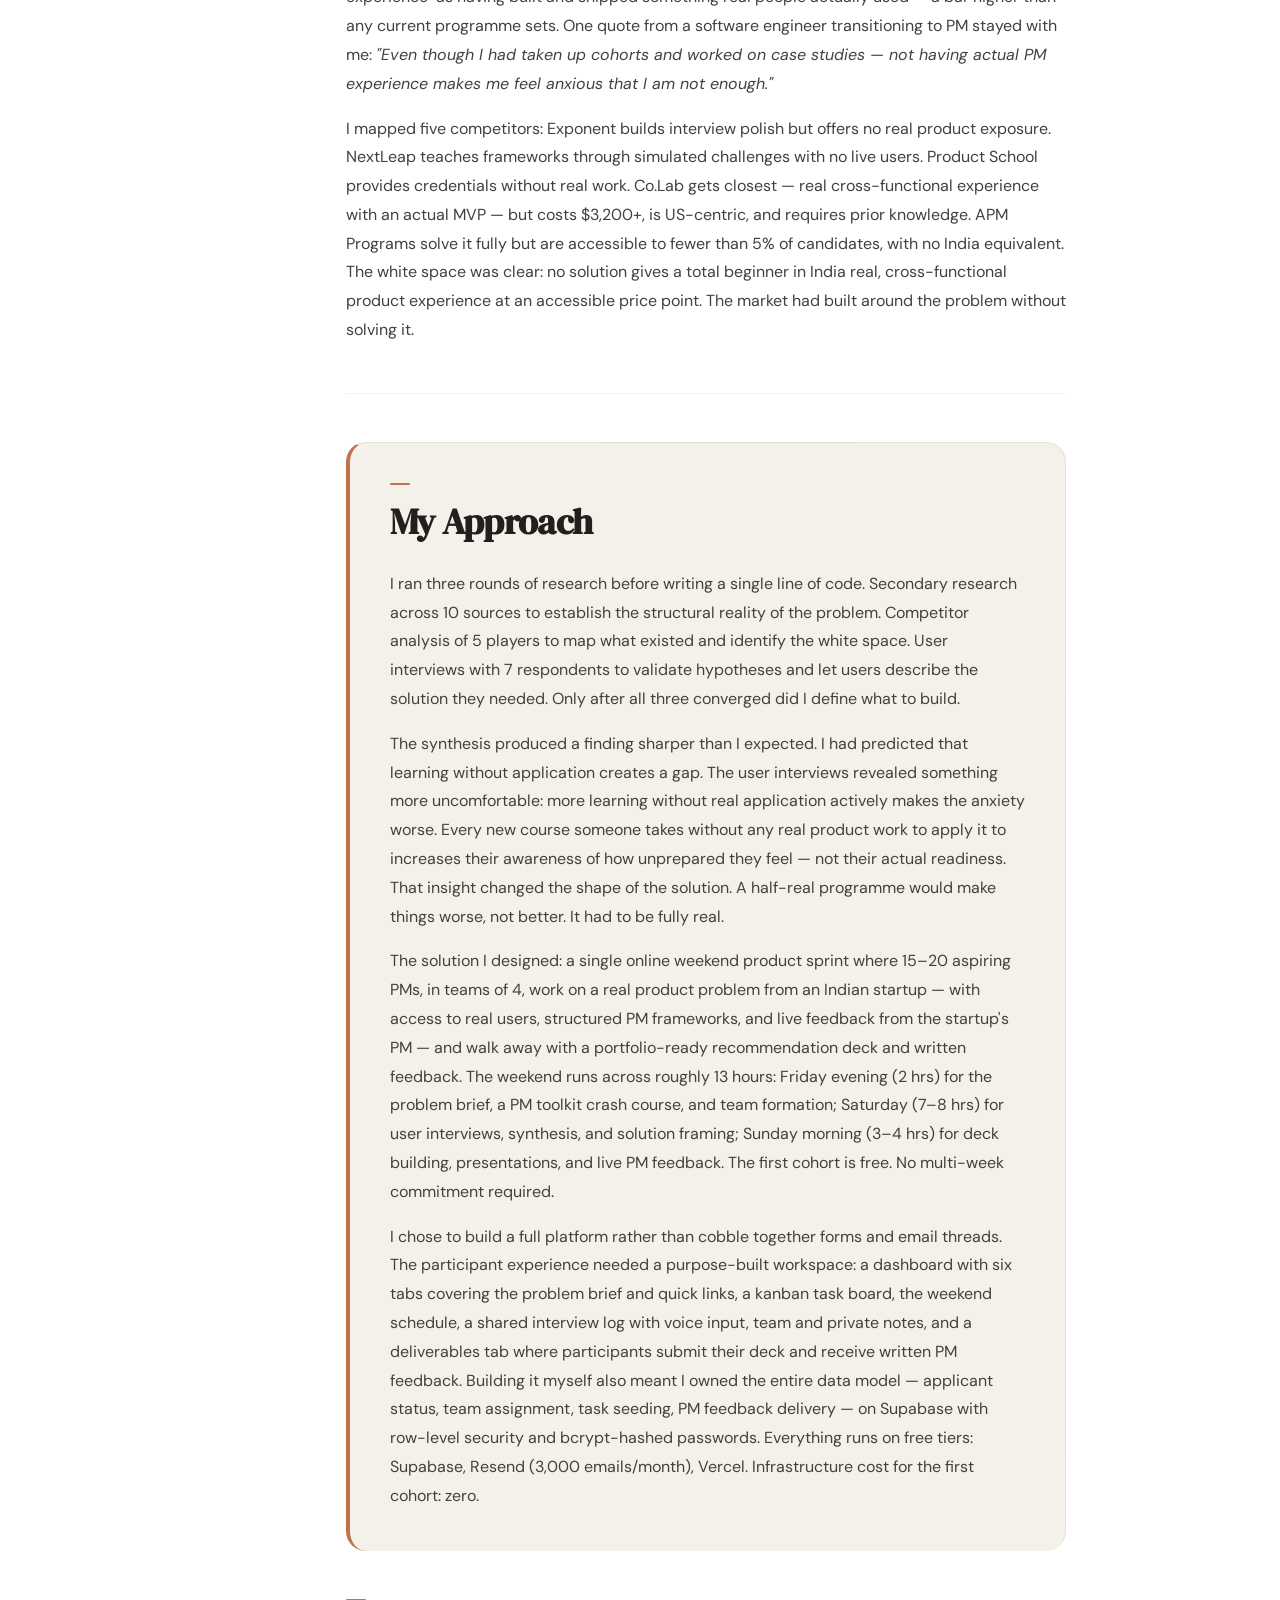
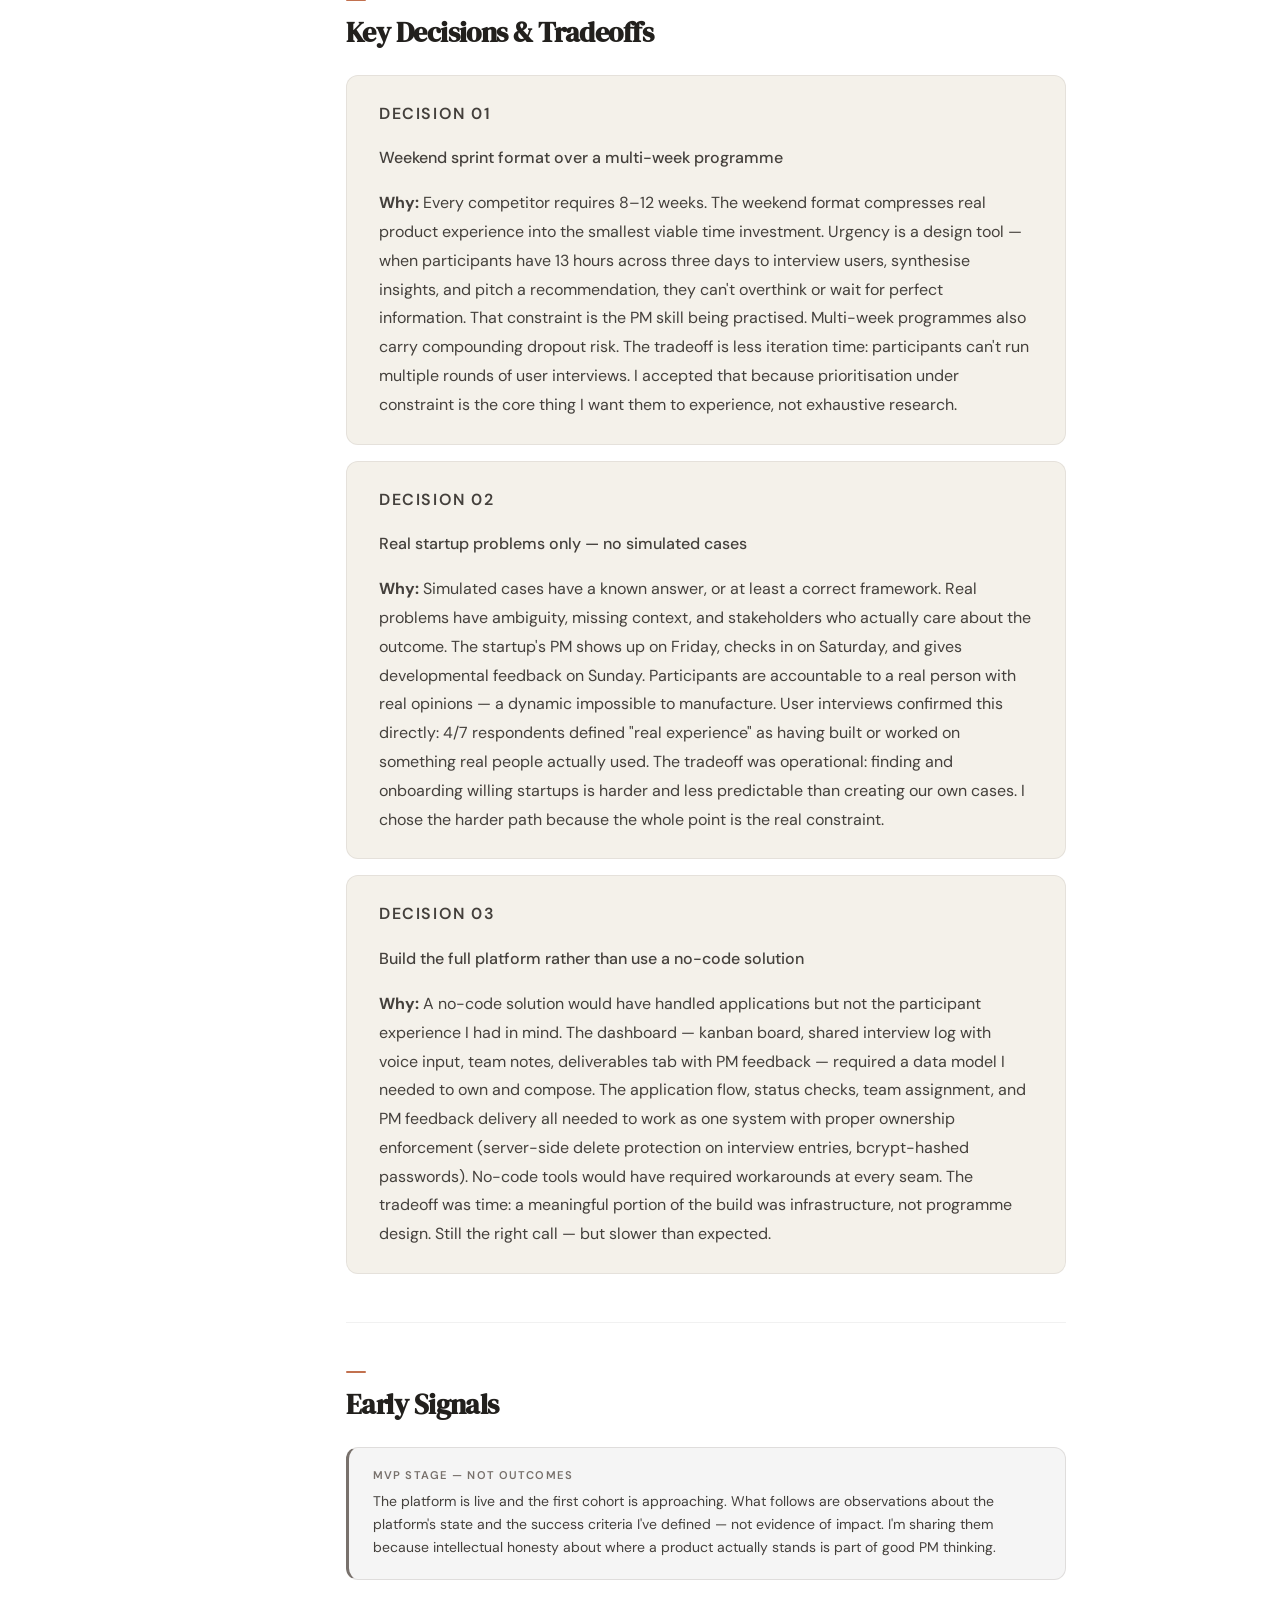
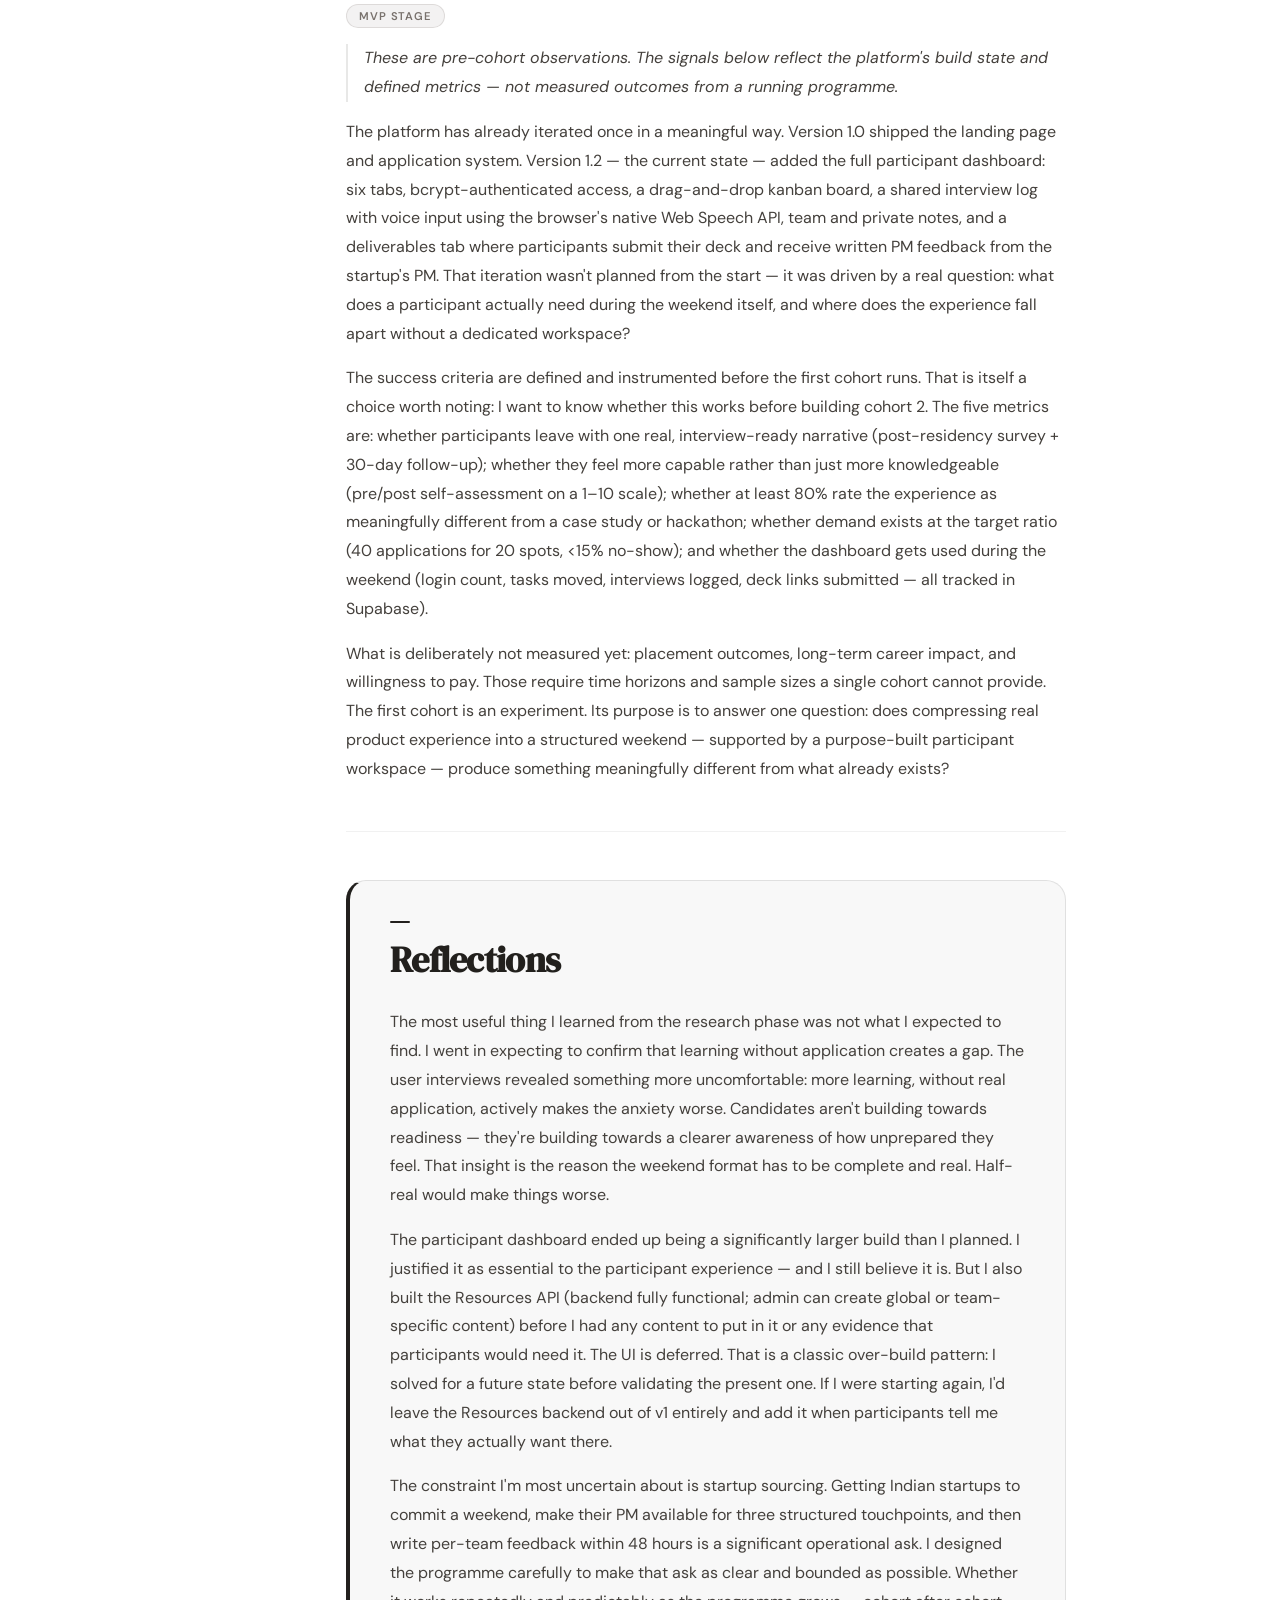
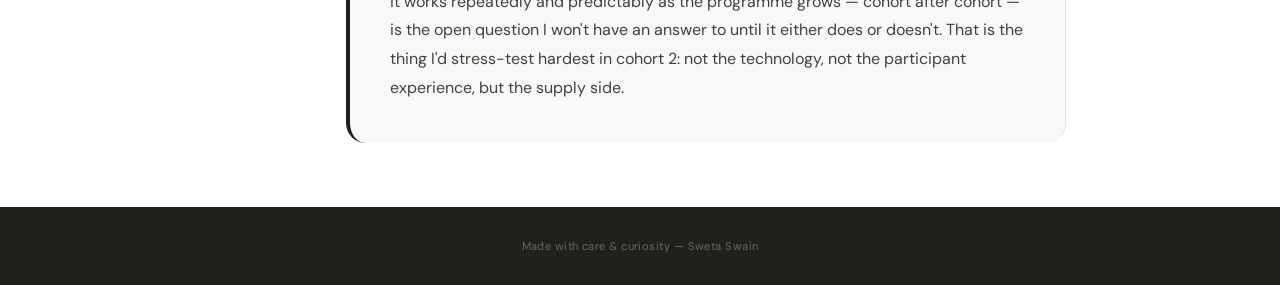
==== commit 4d7f6a54: "Refine design system, polish all sections, update case study page Co-Authored-By: Claude Sonnet 4.6 " ====
--- a/case-study-micro-pm.html
+++ b/case-study-micro-pm.html
@@ -23,13 +23,13 @@
       </a>
     </header>
 
-    <!-- ── Case study hero ─────────────────────────────────────────── -->
+    <!-- ── Case study hero (cream) ───────────────────────────────── -->
     <div class="cs-hero">
       <div class="cs-hero-inner">
 
         <div class="cs-hero-meta">
           <span class="cs-status-badge">Live on Vercel</span>
-          <span class="cs-year">2024</span>
+          <span class="cs-year">2026</span>
         </div>
 
         <h1 class="cs-title">Micro-PM Residency Program</h1>
@@ -39,6 +39,7 @@
           <span class="tag">Product Design</span>
           <span class="tag">User Research</span>
           <span class="tag">Ship-first</span>
+          <span class="tag">Next.js</span>
           <span class="tag">Supabase</span>
           <span class="tag">Vercel</span>
         </div>
@@ -69,23 +70,27 @@
         <!-- 1. Context -->
         <section class="cs-section fade-section" id="context">
           <h2 class="cs-section-heading">Context</h2>
-          <p>[YOUR TEXT HERE — What was the situation when you started this project? Who was the audience? What was the broader context that made this problem worth solving? What were your constraints — time, team size, tools, prior knowledge?]</p>
-          <p>[Example: I started this while preparing to transition into PM roles. I had been going through PM resources and noticed a consistent complaint: aspiring PMs had no way to practice the actual craft without already being a PM. Bootcamps were expensive. Mock interviews didn't cover execution. I wanted to build something that addressed this gap directly.]</p>
+          <p>I started this project in early 2026, while actively preparing to transition out of automotive engineering and into product management. I was spending a lot of time on PM prep — reading, taking courses, working through frameworks — and something kept bothering me: I was building knowledge, but I had nothing to show for it. No product I had worked on from the PM seat. No user I had interviewed as a PM. No decision I had owned.</p>
+          <p>The audience I was thinking about was people like me: career switchers from engineering, design, analytics, and operations backgrounds in India, plus fresh graduates — technically capable and genuinely motivated, but locked out of PM roles because they hadn't done PM work yet. The irony is impossible to miss.</p>
+          <p>My constraints were real: I was building solo, in my spare time, with zero budget. Everything would need to run on free tiers. The MVP had to be live and functional before I could test any of the core hypotheses. The result is the live platform at <a href="https://pmresidencyprogram.vercel.app/" target="_blank" rel="noopener noreferrer" style="color: var(--terra); text-decoration: none;">pmresidencyprogram.vercel.app</a> — currently at version 1.2, which added a full participant dashboard on top of the original application system.</p>
         </section>
 
         <!-- 2. Problem -->
         <section class="cs-section fade-section" id="problem">
           <h2 class="cs-section-heading">Problem</h2>
-          <p>[YOUR TEXT HERE — What was the specific problem you were solving? Who experienced it? Why did it matter? What made it a hard or interesting problem? What had been tried before and why it hadn't worked?]</p>
-          <p>[Example: Aspiring PMs need portfolio-worthy, real-world work experience — but the market catch-22 is that most PM roles require prior PM experience. Existing programs either charged thousands of euros, focused on theory over practice, or didn't involve actual startup problems with real feedback loops.]</p>
+          <p>The problem I was solving isn't about information. Aspiring PMs have access to plenty of resources — courses, bootcamps, communities, YouTube channels. The issue is structural: there is no legitimate, accessible on-ramp to real product work for someone who isn't already inside a product organisation.</p>
+          <p>I started with secondary research across 10 sources and found a statistic that anchored everything: research on 150 PMs at Meta, Google, and Amazon found that only 7% were hired into product roles with no prior experience. 93% had some form of applied experience first. This isn't a minor barrier — it's the bar. And the catch is the loop it creates: candidates need experience to get hired, but need to get hired to gain experience. Bootcamps advertise 80–90% placement rates, but former mentors at Springboard reported only 30–50% of graduates actually landing roles. Structured training cannot substitute for real product work.</p>
+          <p>I ran 7 user interviews (6 unique respondents) to validate this. Every single one — 7/7 — reported anxiety from the gap between doing courses and having no real product experience. Six out of seven said courses stopped helping once they reached the application stage. Four defined "real experience" as having built and shipped something real people actually used — a bar higher than any current programme sets. One quote from a software engineer transitioning to PM stayed with me: <em>"Even though I had taken up cohorts and worked on case studies — not having actual PM experience makes me feel anxious that I am not enough."</em></p>
+          <p>I mapped five competitors: Exponent builds interview polish but offers no real product exposure. NextLeap teaches frameworks through simulated challenges with no live users. Product School provides credentials without real work. Co.Lab gets closest — real cross-functional experience with an actual MVP — but costs $3,200+, is US-centric, and requires prior knowledge. APM Programs solve it fully but are accessible to fewer than 5% of candidates, with no India equivalent. The white space was clear: no solution gives a total beginner in India real, cross-functional product experience at an accessible price point. The market had built around the problem without solving it.</p>
         </section>
 
-        <!-- 3. My Approach (featured — most visual weight) -->
+        <!-- 3. My Approach — featured card, most visual weight -->
         <section class="cs-section cs-section-approach fade-section" id="approach">
           <h2 class="cs-section-heading">My Approach</h2>
-          <p>[YOUR TEXT HERE — This is the most important section. Walk through how you thought about the problem. What was your process? What frameworks or instincts guided you? How did you decide what to build first? What did you validate before committing to a direction?]</p>
-          <p>[YOUR TEXT HERE — Be specific. Not "I did user research" but "I ran 6 conversations with aspiring PMs in PM communities on Slack and Reddit. I was testing whether the barrier was confidence, access, or practice. It turned out to be practice — they had plenty of resources but no place to do the actual work in a real context."]</p>
-          <p>[YOUR TEXT HERE — Walk through your design decisions in this section. What did the MVP include, and more importantly, what did you deliberately leave out? Why?]</p>
+          <p>I ran three rounds of research before writing a single line of code. Secondary research across 10 sources to establish the structural reality of the problem. Competitor analysis of 5 players to map what existed and identify the white space. User interviews with 7 respondents to validate hypotheses and let users describe the solution they needed. Only after all three converged did I define what to build.</p>
+          <p>The synthesis produced a finding sharper than I expected. I had predicted that learning without application creates a gap. The user interviews revealed something more uncomfortable: more learning without real application actively makes the anxiety worse. Every new course someone takes without any real product work to apply it to increases their awareness of how unprepared they feel — not their actual readiness. That insight changed the shape of the solution. A half-real programme would make things worse, not better. It had to be fully real.</p>
+          <p>The solution I designed: a single online weekend product sprint where 15–20 aspiring PMs, in teams of 4, work on a real product problem from an Indian startup — with access to real users, structured PM frameworks, and live feedback from the startup's PM — and walk away with a portfolio-ready recommendation deck and written feedback. The weekend runs across roughly 13 hours: Friday evening (2 hrs) for the problem brief, a PM toolkit crash course, and team formation; Saturday (7–8 hrs) for user interviews, synthesis, and solution framing; Sunday morning (3–4 hrs) for deck building, presentations, and live PM feedback. The first cohort is free. No multi-week commitment required.</p>
+          <p>I chose to build a full platform rather than cobble together forms and email threads. The participant experience needed a purpose-built workspace: a dashboard with six tabs covering the problem brief and quick links, a kanban task board, the weekend schedule, a shared interview log with voice input, team and private notes, and a deliverables tab where participants submit their deck and receive written PM feedback. Building it myself also meant I owned the entire data model — applicant status, team assignment, task seeding, PM feedback delivery — on Supabase with row-level security and bcrypt-hashed passwords. Everything runs on free tiers: Supabase, Resend (3,000 emails/month), Vercel. Infrastructure cost for the first cohort: zero.</p>
         </section>
 
         <!-- 4. Key Decisions & Tradeoffs -->
@@ -95,40 +100,51 @@
           <div class="decision-cards">
 
             <div class="decision-card">
-              <p class="decision-label">Decision 1</p>
-              <p class="decision-choice">[YOUR TEXT — State the decision clearly. E.g. "Weekend sprint format over a multi-week cohort"]</p>
-              <p class="decision-why"><strong>Why:</strong> [YOUR TEXT — The reasoning and what tradeoff you accepted. E.g. "A weekend creates urgency and removes the dropout risk of longer programmes. The tradeoff is less iteration time — participants can't run multiple rounds of user interviews. I accepted that because the core skill I wanted to teach was prioritisation under constraint, not exhaustive research."]</p>
+              <p class="decision-label">Decision 01</p>
+              <p class="decision-choice">Weekend sprint format over a multi-week programme</p>
+              <p class="decision-why"><strong>Why:</strong> Every competitor requires 8–12 weeks. The weekend format compresses real product experience into the smallest viable time investment. Urgency is a design tool — when participants have 13 hours across three days to interview users, synthesise insights, and pitch a recommendation, they can't overthink or wait for perfect information. That constraint is the PM skill being practised. Multi-week programmes also carry compounding dropout risk. The tradeoff is less iteration time: participants can't run multiple rounds of user interviews. I accepted that because prioritisation under constraint is the core thing I want them to experience, not exhaustive research.</p>
             </div>
 
             <div class="decision-card">
-              <p class="decision-label">Decision 2</p>
-              <p class="decision-choice">[YOUR TEXT — E.g. "Real startup problems only, no simulated cases"]</p>
-              <p class="decision-why"><strong>Why:</strong> [YOUR TEXT — E.g. "Simulated cases have a known answer. Real problems have ambiguity, missing context, and stakeholders with opinions — which is the actual PM environment. The tradeoff was that finding willing startups was harder and less predictable than creating our own cases."]</p>
+              <p class="decision-label">Decision 02</p>
+              <p class="decision-choice">Real startup problems only — no simulated cases</p>
+              <p class="decision-why"><strong>Why:</strong> Simulated cases have a known answer, or at least a correct framework. Real problems have ambiguity, missing context, and stakeholders who actually care about the outcome. The startup's PM shows up on Friday, checks in on Saturday, and gives developmental feedback on Sunday. Participants are accountable to a real person with real opinions — a dynamic impossible to manufacture. User interviews confirmed this directly: 4/7 respondents defined "real experience" as having built or worked on something real people actually used. The tradeoff was operational: finding and onboarding willing startups is harder and less predictable than creating our own cases. I chose the harder path because the whole point is the real constraint.</p>
             </div>
 
             <div class="decision-card">
-              <p class="decision-label">Decision 3</p>
-              <p class="decision-choice">[YOUR TEXT — E.g. "Build and ship the platform myself rather than using a no-code tool"]</p>
-              <p class="decision-why"><strong>Why:</strong> [YOUR TEXT — E.g. "I wanted to own the registration flow, email collection, and participant matching logic. No-code tools would have required workarounds for the cohort management features I had in mind. The tradeoff was time spent building infrastructure instead of programme design."]</p>
+              <p class="decision-label">Decision 03</p>
+              <p class="decision-choice">Build the full platform rather than use a no-code solution</p>
+              <p class="decision-why"><strong>Why:</strong> A no-code solution would have handled applications but not the participant experience I had in mind. The dashboard — kanban board, shared interview log with voice input, team notes, deliverables tab with PM feedback — required a data model I needed to own and compose. The application flow, status checks, team assignment, and PM feedback delivery all needed to work as one system with proper ownership enforcement (server-side delete protection on interview entries, bcrypt-hashed passwords). No-code tools would have required workarounds at every seam. The tradeoff was time: a meaningful portion of the build was infrastructure, not programme design. Still the right call — but slower than expected.</p>
             </div>
 
           </div>
         </section>
 
-        <!-- 5. Early Signals -->
+        <!-- 5. Early Signals — framed as MVP observations, not proven results -->
         <section class="cs-section fade-section" id="signals">
           <h2 class="cs-section-heading">Early Signals</h2>
+
+          <div class="cs-mvp-callout">
+            <strong>MVP stage — not outcomes</strong>
+            <p>The platform is live and the first cohort is approaching. What follows are observations about the platform's state and the success criteria I've defined — not evidence of impact. I'm sharing them because intellectual honesty about where a product actually stands is part of good PM thinking.</p>
+          </div>
+
           <div class="cs-mvp-badge">MVP Stage</div>
-          <p class="cs-signals-caveat">This is early-stage work. What follows are observations from the first weeks after launch — not proven outcomes.</p>
-          <p>[YOUR TEXT HERE — What did you observe early on? Signups, organic sharing, feedback, unexpected user behavior? Anything that validated or surprised you? Keep this honest — "X people signed up in the first week" is a signal, not a result. "A participant shared the link with their PM community without being asked" is a signal. Stay grounded.]</p>
-          <p>[YOUR TEXT HERE — If there were things that didn't work as expected, mention those too. It shows intellectual honesty and PM maturity.]</p>
+          <p class="cs-signals-caveat">These are pre-cohort observations. The signals below reflect the platform's build state and defined metrics — not measured outcomes from a running programme.</p>
+
+          <p>The platform has already iterated once in a meaningful way. Version 1.0 shipped the landing page and application system. Version 1.2 — the current state — added the full participant dashboard: six tabs, bcrypt-authenticated access, a drag-and-drop kanban board, a shared interview log with voice input using the browser's native Web Speech API, team and private notes, and a deliverables tab where participants submit their deck and receive written PM feedback from the startup's PM. That iteration wasn't planned from the start — it was driven by a real question: what does a participant actually need during the weekend itself, and where does the experience fall apart without a dedicated workspace?</p>
+
+          <p>The success criteria are defined and instrumented before the first cohort runs. That is itself a choice worth noting: I want to know whether this works before building cohort 2. The five metrics are: whether participants leave with one real, interview-ready narrative (post-residency survey + 30-day follow-up); whether they feel more capable rather than just more knowledgeable (pre/post self-assessment on a 1–10 scale); whether at least 80% rate the experience as meaningfully different from a case study or hackathon; whether demand exists at the target ratio (40 applications for 20 spots, &lt;15% no-show); and whether the dashboard gets used during the weekend (login count, tasks moved, interviews logged, deck links submitted — all tracked in Supabase).</p>
+
+          <p>What is deliberately not measured yet: placement outcomes, long-term career impact, and willingness to pay. Those require time horizons and sample sizes a single cohort cannot provide. The first cohort is an experiment. Its purpose is to answer one question: does compressing real product experience into a structured weekend — supported by a purpose-built participant workspace — produce something meaningfully different from what already exists?</p>
         </section>
 
-        <!-- 6. Reflections -->
-        <section class="cs-section fade-section" id="reflections">
+        <!-- 6. Reflections — synthesis, given equal visual weight to Approach -->
+        <section class="cs-section cs-section-reflections fade-section" id="reflections">
           <h2 class="cs-section-heading">Reflections</h2>
-          <p>[YOUR TEXT HERE — What would you do differently if you started today? What surprised you about this process? What did building and shipping this teach you about product thinking that you couldn't have learned any other way?]</p>
-          <p>[YOUR TEXT HERE — This is also a good place to say what you'd do next. Not as a roadmap, but as honest thinking about what the next meaningful question is.]</p>
+          <p>The most useful thing I learned from the research phase was not what I expected to find. I went in expecting to confirm that learning without application creates a gap. The user interviews revealed something more uncomfortable: more learning, without real application, actively makes the anxiety worse. Candidates aren't building towards readiness — they're building towards a clearer awareness of how unprepared they feel. That insight is the reason the weekend format has to be complete and real. Half-real would make things worse.</p>
+          <p>The participant dashboard ended up being a significantly larger build than I planned. I justified it as essential to the participant experience — and I still believe it is. But I also built the Resources API (backend fully functional; admin can create global or team-specific content) before I had any content to put in it or any evidence that participants would need it. The UI is deferred. That is a classic over-build pattern: I solved for a future state before validating the present one. If I were starting again, I'd leave the Resources backend out of v1 entirely and add it when participants tell me what they actually want there.</p>
+          <p>The constraint I'm most uncertain about is startup sourcing. Getting Indian startups to commit a weekend, make their PM available for three structured touchpoints, and then write per-team feedback within 48 hours is a significant operational ask. I designed the programme carefully to make that ask as clear and bounded as possible. Whether it works repeatedly and predictably as the programme grows — cohort after cohort — is the open question I won't have an answer to until it either does or doesn't. That is the thing I'd stress-test hardest in cohort 2: not the technology, not the participant experience, but the supply side.</p>
         </section>
 
       </div><!-- /cs-content -->
@@ -136,6 +152,7 @@
 
   </main>
 
+  <!-- ── Footer (charcoal) ─────────────────────────────────────────────── -->
   <footer>
     <p>Made with care &amp; curiosity &mdash; Sweta Swain</p>
   </footer>
--- a/styles.css
+++ b/styles.css
@@ -1,4 +1,4 @@
-/* ─── Reset & Base ─────────────────────────────────────────────────── */
+/* ─── Reset & Base ──────────────────────────────────────────────────── */
 *, *::before, *::after {
   box-sizing: border-box;
   margin: 0;
@@ -8,13 +8,15 @@
 /* ─── Design Tokens ─────────────────────────────────────────────────── */
 :root {
   /* ── Palette ── */
-  --bg:           #f8f6f3;
+  --bg-page:      #ffffff;
+  --bg-cream:     #f4f1ea;
+  --bg-hero:      #22201d;
   --bg-card:      #ffffff;
-  --navy:         #1c1917;
+  --text-on-dark: #e8e4dc;
+  --navy:         #22201d;
   --text-body:    #44403c;
   --text-muted:   #a8a09a;
   --sage:         #78716c;
-  --accent-soft:  #f0ede8;
 
   /* ── Terracotta accent ── */
   --terra:        #c2714f;
@@ -22,9 +24,9 @@
   --terra-muted:  rgba(194, 113, 79, 0.12);
 
   /* ── Shadows ── */
-  --shadow-sm:    0 2px 12px rgba(28, 25, 23, 0.06);
-  --shadow-md:    0 8px 32px rgba(28, 25, 23, 0.10);
-  --shadow-lg:    0 16px 48px rgba(28, 25, 23, 0.14);
+  --shadow-sm:    0 2px 12px rgba(28, 25, 23, 0.07);
+  --shadow-md:    0 8px 32px rgba(28, 25, 23, 0.11);
+  --shadow-lg:    0 16px 48px rgba(28, 25, 23, 0.16);
 
   /* ── Radii ── */
   --radius:       20px;
@@ -34,14 +36,14 @@
   --transition:   0.22s ease;
 
   /* ── Type scale ── */
-  --text-xs:      0.75rem;    /* 12px */
+  --text-xs:      0.7rem;     /* 11.2px — section eye labels */
   --text-sm:      0.875rem;   /* 14px */
   --text-base:    1rem;       /* 16px */
   --text-md:      1.125rem;   /* 18px */
   --text-lg:      1.375rem;   /* 22px */
   --text-xl:      1.75rem;    /* 28px */
   --text-2xl:     2.25rem;    /* 36px */
-  --text-hero:    clamp(2.6rem, 5vw, 3.8rem);
+  --text-hero:    clamp(2.8rem, 5.5vw, 4.2rem);
 
   /* ── Spacing scale (4px base) ── */
   --sp-1:   4px;
@@ -58,10 +60,11 @@
   --sp-24:  96px;
 
   /* ── Container widths ── */
-  --container-text: 720px;   /* ~70-char body text */
-  --container-wide: 1100px;  /* case study, timeline, skills */
-}
-
+  --container-text: 720px;
+  --container-wide: 1100px;
+}
+
+/* ─── HTML + Body ───────────────────────────────────────────────────── */
 html {
   font-size: 16px;
   -webkit-font-smoothing: antialiased;
@@ -70,45 +73,22 @@
 
 body {
   font-family: 'DM Sans', sans-serif;
-  background-color: var(--bg);
+  background: var(--bg-page);
   color: var(--text-body);
   min-height: 100vh;
   display: flex;
   flex-direction: column;
 }
 
-/* ─── Background blobs ───────────────────────────────────────────────── */
-body::before {
-  content: '';
-  position: fixed;
-  top: -180px;
-  right: -180px;
-  width: 520px;
-  height: 520px;
-  background: radial-gradient(circle, rgba(194, 113, 79, 0.04) 0%, transparent 70%);
-  pointer-events: none;
-  z-index: 0;
-}
-
-body::after {
-  content: '';
-  position: fixed;
-  bottom: -200px;
-  left: -200px;
-  width: 480px;
-  height: 480px;
-  background: radial-gradient(circle, rgba(28, 25, 23, 0.03) 0%, transparent 70%);
-  pointer-events: none;
-  z-index: 0;
-}
-
-/* ─── Main layout ────────────────────────────────────────────────────── */
 main {
   flex: 1;
-  display: flex;
-  flex-direction: column;
-  position: relative;
-  z-index: 1;
+}
+
+/* ─── Focus states ──────────────────────────────────────────────────── */
+:focus-visible {
+  outline: 2px solid var(--terra);
+  outline-offset: 3px;
+  border-radius: 3px;
 }
 
 /* ─── Hero ───────────────────────────────────────────────────────────── */
@@ -118,8 +98,8 @@
   display: flex;
   align-items: center;
   justify-content: center;
-  padding: var(--sp-20) var(--sp-16);
-  border-bottom: 1px solid rgba(28, 25, 23, 0.07);
+  padding: var(--sp-20) var(--sp-8);
+  background: var(--bg-hero);
 }
 
 .hero-inner {
@@ -147,9 +127,9 @@
   object-fit: cover;
   display: block;
   box-shadow:
-    0 4px 24px rgba(28, 25, 23, 0.12),
-    0 0 0 3px #fff,
-    0 0 0 7px var(--accent-soft);
+    0 8px 40px rgba(0, 0, 0, 0.5),
+    0 0 0 3px var(--bg-hero),
+    0 0 0 7px rgba(232, 228, 220, 0.12);
   transition: transform var(--transition), box-shadow var(--transition);
 }
 
@@ -157,17 +137,17 @@
 .photo-wrapper:hover .initials {
   transform: scale(1.03);
   box-shadow:
-    0 8px 32px rgba(28, 25, 23, 0.18),
-    0 0 0 3px #fff,
-    0 0 0 9px var(--terra-muted);
+    0 12px 56px rgba(0, 0, 0, 0.6),
+    0 0 0 3px var(--bg-hero),
+    0 0 0 9px rgba(194, 113, 79, 0.25);
 }
 
 .initials {
   display: none;
   align-items: center;
   justify-content: center;
-  background: linear-gradient(135deg, #44403c 0%, #1c1917 100%);
-  color: #fff;
+  background: linear-gradient(135deg, #3a3632 0%, #22201d 100%);
+  color: var(--text-on-dark);
   font-family: 'DM Serif Display', serif;
   font-size: 60px;
   letter-spacing: -1px;
@@ -185,29 +165,29 @@
 .hero-text .tagline { margin-top: var(--sp-1); }
 .hero-text .intro   { margin-top: var(--sp-2); }
 .hero-text .tags    { margin-top: var(--sp-2); }
-.hero-text .btn-row { margin-top: var(--sp-3); }
+.hero-text .btn-row { margin-top: var(--sp-4); }
 
 .location {
   font-size: var(--text-xs);
   font-weight: 500;
-  letter-spacing: 0.12em;
+  letter-spacing: 0.14em;
   text-transform: uppercase;
-  color: var(--sage);
+  color: rgba(232, 228, 220, 0.45);
 }
 
 .name {
   font-family: 'DM Serif Display', serif;
   font-size: var(--text-hero);
-  color: var(--navy);
-  line-height: 1.05;
-  letter-spacing: -0.02em;
+  color: var(--text-on-dark);
+  line-height: 1.03;
+  letter-spacing: -0.025em;
 }
 
 .tagline {
   font-size: var(--text-md);
   font-weight: 400;
   font-style: italic;
-  color: var(--sage);
+  color: rgba(232, 228, 220, 0.6);
   line-height: 1.45;
   letter-spacing: 0.01em;
 }
@@ -215,8 +195,8 @@
 .intro {
   font-size: var(--text-base);
   line-height: 1.75;
-  color: var(--text-body);
-  max-width: 520px;
+  color: rgba(232, 228, 220, 0.72);
+  max-width: 500px;
 }
 
 /* ─── Tags ───────────────────────────────────────────────────────────── */
@@ -232,13 +212,40 @@
   letter-spacing: 0.04em;
   padding: 5px 14px;
   border-radius: 100px;
-  background: var(--accent-soft);
+  background: rgba(232, 228, 220, 0.1);
+  color: rgba(232, 228, 220, 0.85);
+  border: 1px solid rgba(232, 228, 220, 0.15);
+  transition: background var(--transition), color var(--transition), border-color var(--transition);
+  cursor: default;
+}
+
+.tag:hover {
+  background: rgba(232, 228, 220, 0.18);
+  color: var(--text-on-dark);
+  border-color: rgba(232, 228, 220, 0.3);
+}
+
+/* Tags outside the hero — reset to light-mode styles */
+.page-section .tag,
+.cs-hero .tag {
+  background: rgba(28, 25, 23, 0.06);
   color: var(--text-body);
-  transition: background var(--transition), color var(--transition);
-  cursor: default;
-}
-
-.tag:hover {
+  border: none;
+}
+
+.page-section .tag:hover,
+.cs-hero .tag:hover {
+  background: var(--navy);
+  color: #fff;
+  border-color: transparent;
+}
+
+.page-section .tag-tool {
+  background: rgba(28, 25, 23, 0.04);
+  color: var(--sage);
+}
+
+.page-section .tag-tool:hover {
   background: var(--navy);
   color: #fff;
 }
@@ -260,6 +267,8 @@
   padding: 11px 24px;
   border-radius: 100px;
   text-decoration: none;
+  cursor: pointer;
+  border: none;
   transition:
     background var(--transition),
     color var(--transition),
@@ -267,6 +276,33 @@
     transform var(--transition);
 }
 
+/* Hero buttons */
+.hero .btn-primary {
+  background: var(--text-on-dark);
+  color: var(--bg-hero);
+}
+
+.hero .btn-primary:hover {
+  background: #ffffff;
+  box-shadow: 0 4px 24px rgba(0, 0, 0, 0.35);
+  transform: translateY(-1px);
+}
+
+.hero .btn-outline {
+  background: transparent;
+  color: var(--text-on-dark);
+  border: 1.5px solid rgba(232, 228, 220, 0.3);
+}
+
+.hero .btn-outline:hover {
+  background: rgba(232, 228, 220, 0.1);
+  color: var(--text-on-dark);
+  border-color: rgba(232, 228, 220, 0.5);
+  box-shadow: 0 4px 20px rgba(0, 0, 0, 0.25);
+  transform: translateY(-1px);
+}
+
+/* Light-context buttons (everywhere outside hero) */
 .btn-primary {
   background: var(--navy);
   color: #fff;
@@ -274,53 +310,59 @@
 
 .btn-primary:hover {
   background: #3a3330;
-  box-shadow: 0 4px 20px rgba(28, 25, 23, 0.25);
+  box-shadow: var(--shadow-md);
   transform: translateY(-1px);
 }
 
 .btn-outline {
   background: transparent;
   color: var(--navy);
-  border: 1.5px solid rgba(28, 25, 23, 0.25);
+  border: 1.5px solid rgba(28, 25, 23, 0.22);
 }
 
 .btn-outline:hover {
   background: var(--navy);
   color: #fff;
   border-color: var(--navy);
-  box-shadow: 0 4px 20px rgba(28, 25, 23, 0.22);
+  box-shadow: var(--shadow-md);
   transform: translateY(-1px);
 }
 
-/* ─── Sections container ─────────────────────────────────────────────── */
-.sections-container {
-  display: flex;
-  flex-direction: column;
-  align-items: center;
-  padding: var(--sp-20) var(--sp-12) var(--sp-24);
-}
-
-/* ─── Section shared ─────────────────────────────────────────────────── */
-.section {
+/* ─── Page sections ──────────────────────────────────────────────────── */
+.page-section {
+  width: 100%;
+  padding: var(--sp-20) var(--sp-8);
+}
+
+.page-section--white { background: var(--bg-page); }
+.page-section--cream { background: var(--bg-cream); }
+
+.page-section--cta {
+  padding: var(--sp-8) var(--sp-8);
+}
+
+/* ─── Section inner ──────────────────────────────────────────────────── */
+.section-inner {
   width: 100%;
   max-width: var(--container-text);
-  margin-top: var(--sp-20);
-}
-
-.section--wide {
+  margin: 0 auto;
+}
+
+.section-inner--wide {
   max-width: var(--container-wide);
 }
 
-.section-title {
-  font-family: 'DM Serif Display', serif;
-  font-size: var(--text-xl);
-  color: var(--navy);
-  letter-spacing: -0.02em;
-  line-height: 1.1;
-  margin-bottom: var(--sp-8);
-}
-
-.section-title::before {
+/* ─── Section eye + heading ──────────────────────────────────────────── */
+.section-eye {
+  font-size: var(--text-xs);
+  font-weight: 600;
+  letter-spacing: 0.16em;
+  text-transform: uppercase;
+  color: var(--terra);
+  margin-bottom: var(--sp-2);
+}
+
+.section-eye::before {
   content: '';
   display: block;
   width: 24px;
@@ -330,11 +372,20 @@
   margin-bottom: var(--sp-3);
 }
 
+.section-heading {
+  font-family: 'DM Serif Display', serif;
+  font-size: clamp(2rem, 4vw, 2.75rem);
+  color: var(--navy);
+  letter-spacing: -0.02em;
+  line-height: 1.1;
+  margin-bottom: var(--sp-10);
+}
+
 /* ─── Scroll fade ────────────────────────────────────────────────────── */
 .fade-section {
   opacity: 0;
-  transform: translateY(24px);
-  transition: opacity 0.65s ease, transform 0.65s ease;
+  transform: translateY(20px);
+  transition: opacity 0.6s ease-out, transform 0.6s ease-out;
 }
 
 .fade-section.visible {
@@ -342,10 +393,8 @@
   transform: translateY(0);
 }
 
-/* ─── Email CTA (inline, post-hero) ─────────────────────────────────── */
+/* ─── Email CTA ──────────────────────────────────────────────────────── */
 .email-cta {
-  width: 100%;
-  max-width: var(--container-text);
   background: var(--bg-card);
   border: 1px solid rgba(28, 25, 23, 0.07);
   border-left: 3px solid var(--terra);
@@ -355,7 +404,6 @@
   display: flex;
   align-items: center;
   gap: var(--sp-6);
-  margin-top: var(--sp-20);
   flex-wrap: wrap;
   transition: opacity 0.4s ease, transform 0.4s ease;
 }
@@ -379,28 +427,35 @@
   flex-shrink: 0;
 }
 
-.email-cta-form input {
+.email-cta-form input,
+.contact-input-row input {
   padding: 10px 18px;
   border-radius: 100px;
   border: 1.5px solid rgba(28, 25, 23, 0.15);
-  background: var(--bg);
+  background: var(--bg-cream);
   font-family: 'DM Sans', sans-serif;
   font-size: var(--text-sm);
   color: var(--navy);
   outline: none;
   transition: border-color var(--transition);
+}
+
+.email-cta-form input {
   width: 220px;
 }
 
-.email-cta-form input::placeholder {
+.email-cta-form input::placeholder,
+.contact-input-row input::placeholder {
   color: var(--text-muted);
 }
 
-.email-cta-form input:focus {
+.email-cta-form input:focus,
+.contact-input-row input:focus {
   border-color: var(--terra);
 }
 
-.email-cta-form input.input-error {
+.email-cta-form input.input-error,
+.contact-input-row input.input-error {
   border-color: #f87171;
 }
 
@@ -409,7 +464,8 @@
   white-space: nowrap;
 }
 
-.email-cta-error {
+.email-cta-error,
+.contact-input-error {
   font-size: var(--text-xs);
   color: #e05252;
   margin-top: var(--sp-2);
@@ -417,7 +473,7 @@
   width: 100%;
 }
 
-/* ─── Case Study — Featured Block ────────────────────────────────────── */
+/* ─── Case Study Featured ────────────────────────────────────────────── */
 .case-study-featured {
   background: var(--bg-card);
   border: 1px solid rgba(28, 25, 23, 0.07);
@@ -430,7 +486,7 @@
 
 .case-study-featured:hover {
   box-shadow: var(--shadow-lg);
-  transform: translateY(-3px);
+  transform: translateY(-4px);
 }
 
 .cs-meta {
@@ -451,6 +507,13 @@
   border-radius: 100px;
 }
 
+.cs-year-badge {
+  font-size: var(--text-xs);
+  font-weight: 500;
+  letter-spacing: 0.06em;
+  color: var(--text-muted);
+}
+
 .cs-featured-title {
   font-family: 'DM Serif Display', serif;
   font-size: var(--text-2xl);
@@ -461,10 +524,10 @@
 }
 
 .cs-featured-problem {
-  font-size: var(--text-md);
+  font-size: var(--text-lg);
   font-style: italic;
   color: var(--sage);
-  line-height: 1.5;
+  line-height: 1.45;
   margin-bottom: var(--sp-5);
 }
 
@@ -477,7 +540,7 @@
 
 .cs-featured-desc {
   font-size: var(--text-base);
-  line-height: 1.75;
+  line-height: 1.8;
   color: var(--text-body);
   max-width: 680px;
   margin-bottom: var(--sp-8);
@@ -507,8 +570,8 @@
 }
 
 .skill-group {
-  background: var(--bg-card);
-  border: 1px solid rgba(28, 25, 23, 0.07);
+  background: var(--bg-cream);
+  border: 1px solid rgba(28, 25, 23, 0.06);
   border-left: 3px solid var(--terra);
   border-radius: var(--radius-sm);
   box-shadow: var(--shadow-sm);
@@ -521,12 +584,29 @@
   transform: translateY(-2px);
 }
 
+.skill-group-header {
+  display: flex;
+  align-items: baseline;
+  justify-content: space-between;
+  gap: var(--sp-3);
+  margin-bottom: var(--sp-4);
+}
+
 .skill-group-label {
-  font-size: var(--text-sm);
-  font-weight: 600;
+  font-family: 'DM Serif Display', serif;
+  font-size: var(--text-md);
   color: var(--navy);
-  margin-bottom: var(--sp-4);
   letter-spacing: -0.01em;
+  line-height: 1.2;
+}
+
+.skill-depth {
+  font-size: var(--text-xs);
+  font-weight: 500;
+  letter-spacing: 0.06em;
+  color: var(--text-muted);
+  white-space: nowrap;
+  flex-shrink: 0;
 }
 
 .skill-tier {
@@ -557,20 +637,10 @@
 }
 
 .skill-core .tag {
-  background: var(--accent-soft);
+  background: rgba(28, 25, 23, 0.08);
   color: var(--navy);
   font-weight: 500;
-}
-
-.tag-tool {
-  background: rgba(28, 25, 23, 0.04);
-  color: var(--sage);
-  font-size: var(--text-xs);
-}
-
-.tag-tool:hover {
-  background: var(--navy);
-  color: #fff;
+  border: none;
 }
 
 /* ─── Story ──────────────────────────────────────────────────────────── */
@@ -598,19 +668,20 @@
 .story-arc {
   display: flex;
   align-items: flex-start;
-  justify-content: flex-start;
   padding: var(--sp-8) 0;
   margin-bottom: var(--sp-8);
   border-bottom: 1px solid rgba(28, 25, 23, 0.06);
   overflow-x: auto;
-}
-
-.arc-node {
+  gap: 0;
+}
+
+.arc-phase {
   display: flex;
   flex-direction: column;
   align-items: center;
   gap: var(--sp-2);
-  min-width: 110px;
+  min-width: 90px;
+  flex-shrink: 0;
 }
 
 .arc-dot {
@@ -622,21 +693,32 @@
   flex-shrink: 0;
 }
 
-.arc-node-active .arc-dot {
+.arc-phase--active .arc-dot {
   background: var(--terra);
   border-color: var(--terra);
-  box-shadow: 0 0 0 4px var(--terra-soft);
+  box-shadow: 0 0 0 5px var(--terra-soft);
+}
+
+.arc-year {
+  font-size: var(--text-xs);
+  font-weight: 600;
+  color: var(--navy);
+  letter-spacing: 0.02em;
+  text-align: center;
+}
+
+.arc-phase--active .arc-year {
+  color: var(--terra);
 }
 
 .arc-label {
-  font-size: var(--text-xs);
+  font-size: 0.68rem;
   color: var(--sage);
   text-align: center;
   line-height: 1.4;
-  white-space: nowrap;
-}
-
-.arc-node-active .arc-label {
+}
+
+.arc-phase--active .arc-label {
   color: var(--terra);
   font-weight: 500;
 }
@@ -644,10 +726,9 @@
 .arc-connector {
   flex: 1;
   height: 1px;
-  background: rgba(28, 25, 23, 0.15);
+  background: rgba(28, 25, 23, 0.14);
   margin-top: 6px;
-  min-width: 32px;
-  max-width: 80px;
+  min-width: 24px;
 }
 
 .story-body {
@@ -681,6 +762,11 @@
 .timeline-item {
   position: relative;
   padding-bottom: var(--sp-10);
+  transition: transform var(--transition);
+}
+
+.timeline-item:hover {
+  transform: translateX(3px);
 }
 
 .timeline-item:last-child {
@@ -698,12 +784,22 @@
   background: var(--bg-card);
   border: 2px solid rgba(28, 25, 23, 0.2);
   z-index: 1;
+  transition: border-color var(--transition), box-shadow var(--transition);
+}
+
+.timeline-item:hover::before {
+  border-color: var(--terra);
+  box-shadow: 0 0 0 3px var(--terra-muted);
 }
 
 .timeline-current::before {
   background: var(--terra);
   border-color: var(--terra);
   animation: pulse-dot 2.8s ease-in-out infinite;
+}
+
+.timeline-current:hover::before {
+  box-shadow: 0 0 0 5px var(--terra-muted);
 }
 
 @keyframes pulse-dot {
@@ -760,7 +856,7 @@
   background: var(--bg-card);
   border: 1px solid rgba(28, 25, 23, 0.07);
   border-radius: var(--radius-sm);
-  padding: var(--sp-5) var(--sp-6);
+  padding: var(--sp-6) var(--sp-6);
   display: flex;
   align-items: center;
   gap: var(--sp-3);
@@ -775,7 +871,7 @@
 }
 
 .hobby-icon {
-  font-size: 1.3rem;
+  font-size: 1.5rem;
   flex-shrink: 0;
   transition: transform var(--transition);
 }
@@ -796,7 +892,7 @@
   border: 1px solid rgba(28, 25, 23, 0.07);
   border-radius: var(--radius);
   box-shadow: var(--shadow-sm);
-  padding: var(--sp-12) var(--sp-12);
+  padding: var(--sp-12);
   display: flex;
   flex-direction: column;
   align-items: center;
@@ -811,7 +907,49 @@
   max-width: 420px;
 }
 
-.contact-email {
+.contact-capture {
+  width: 100%;
+  max-width: 460px;
+}
+
+.contact-input-row {
+  display: flex;
+  gap: var(--sp-2);
+  align-items: center;
+  width: 100%;
+}
+
+.contact-input-row input {
+  flex: 1;
+}
+
+.contact-input-row .btn {
+  padding: 10px 20px;
+  white-space: nowrap;
+  flex-shrink: 0;
+}
+
+.contact-divider {
+  display: flex;
+  align-items: center;
+  gap: var(--sp-4);
+  width: 100%;
+  max-width: 380px;
+  color: var(--text-muted);
+  font-size: var(--text-xs);
+  letter-spacing: 0.06em;
+  text-transform: uppercase;
+}
+
+.contact-divider::before,
+.contact-divider::after {
+  content: '';
+  flex: 1;
+  height: 1px;
+  background: rgba(28, 25, 23, 0.1);
+}
+
+.contact-email-addr {
   font-size: var(--text-sm);
   color: var(--text-muted);
   letter-spacing: 0.02em;
@@ -826,14 +964,13 @@
 
 /* ─── Footer ─────────────────────────────────────────────────────────── */
 footer {
+  background: var(--bg-hero);
   text-align: center;
   padding: var(--sp-8) var(--sp-6);
   font-size: var(--text-xs);
-  color: var(--text-muted);
-  letter-spacing: 0.02em;
-  position: relative;
-  z-index: 1;
-  border-top: 1px solid rgba(28, 25, 23, 0.06);
+  color: rgba(232, 228, 220, 0.35);
+  letter-spacing: 0.04em;
+  border-top: none;
 }
 
 /* ═══════════════════════════════════════════════════════════════════════
@@ -849,10 +986,10 @@
   position: sticky;
   top: 0;
   z-index: 100;
-  background: rgba(248, 246, 243, 0.92);
+  background: rgba(255, 255, 255, 0.94);
   backdrop-filter: blur(12px);
   -webkit-backdrop-filter: blur(12px);
-  border-bottom: 1px solid rgba(28, 25, 23, 0.06);
+  border-bottom: 1px solid rgba(28, 25, 23, 0.07);
   padding: var(--sp-4) var(--sp-8);
 }
 
@@ -864,7 +1001,7 @@
   font-weight: 500;
   color: var(--sage);
   text-decoration: none;
-  transition: color var(--transition), gap var(--transition);
+  transition: color var(--transition);
 }
 
 .cs-back svg {
@@ -881,8 +1018,9 @@
 
 /* ─── CS: Hero ───────────────────────────────────────────────────────── */
 .cs-hero {
-  padding: var(--sp-16) var(--sp-12) var(--sp-12);
+  padding: var(--sp-16) var(--sp-8) var(--sp-12);
   border-bottom: 1px solid rgba(28, 25, 23, 0.07);
+  background: var(--bg-cream);
 }
 
 .cs-hero-inner {
@@ -924,7 +1062,7 @@
 }
 
 .cs-problem-statement {
-  font-size: var(--text-md);
+  font-size: var(--text-lg);
   font-style: italic;
   color: var(--sage);
   line-height: 1.5;
@@ -939,11 +1077,11 @@
   margin-bottom: var(--sp-6);
 }
 
-/* ─── CS: Body layout (sticky nav + content) ─────────────────────────── */
+/* ─── CS: Body layout ────────────────────────────────────────────────── */
 .cs-body {
   max-width: var(--container-wide);
   margin: 0 auto;
-  padding: var(--sp-16) var(--sp-12);
+  padding: var(--sp-16) var(--sp-8);
   display: grid;
   grid-template-columns: 160px 1fr;
   gap: var(--sp-16);
@@ -1031,19 +1169,39 @@
   margin-bottom: var(--sp-4);
 }
 
-/* My Approach — featured card treatment */
+/* ─── CS: My Approach — most visual weight ───────────────────────────── */
 .cs-section-approach {
-  background: var(--bg-card);
+  background: var(--bg-cream);
   border: 1px solid rgba(28, 25, 23, 0.07);
-  border-left: 3px solid var(--terra);
+  border-left: 4px solid var(--terra);
   border-radius: var(--radius);
-  padding: var(--sp-8) var(--sp-10);
-  box-shadow: var(--shadow-sm);
+  padding: var(--sp-10) var(--sp-10);
   margin-bottom: var(--sp-12);
+  border-bottom: none;
 }
 
 .cs-section-approach .cs-section-heading {
+  font-size: var(--text-2xl);
   margin-bottom: var(--sp-6);
+}
+
+/* ─── CS: Reflections — synthesis weight ─────────────────────────────── */
+.cs-section-reflections {
+  background: rgba(34, 32, 29, 0.03);
+  border: 1px solid rgba(28, 25, 23, 0.1);
+  border-left: 4px solid var(--navy);
+  border-radius: var(--radius);
+  padding: var(--sp-10) var(--sp-10);
+  margin-bottom: var(--sp-12);
+  border-bottom: none;
+}
+
+.cs-section-reflections .cs-section-heading {
+  font-size: var(--text-2xl);
+}
+
+.cs-section-reflections .cs-section-heading::before {
+  background: var(--navy);
 }
 
 /* ─── CS: Decision cards ─────────────────────────────────────────────── */
@@ -1054,11 +1212,10 @@
 }
 
 .decision-card {
-  background: var(--bg-card);
+  background: var(--bg-cream);
   border: 1px solid rgba(28, 25, 23, 0.07);
   border-radius: var(--radius-sm);
   padding: var(--sp-6) var(--sp-8);
-  box-shadow: var(--shadow-sm);
   transition: box-shadow var(--transition), transform var(--transition);
 }
 
@@ -1091,7 +1248,33 @@
   margin-bottom: 0;
 }
 
-/* ─── CS: Early signals ──────────────────────────────────────────────── */
+/* ─── CS: Early Signals ──────────────────────────────────────────────── */
+.cs-mvp-callout {
+  background: rgba(120, 113, 108, 0.07);
+  border: 1px solid rgba(120, 113, 108, 0.18);
+  border-left: 3px solid var(--sage);
+  border-radius: var(--radius-sm);
+  padding: var(--sp-5) var(--sp-6);
+  margin-bottom: var(--sp-6);
+}
+
+.cs-mvp-callout strong {
+  display: block;
+  font-size: var(--text-xs);
+  font-weight: 600;
+  letter-spacing: 0.1em;
+  text-transform: uppercase;
+  color: var(--sage);
+  margin-bottom: var(--sp-2);
+}
+
+.cs-mvp-callout p {
+  font-size: var(--text-sm);
+  line-height: 1.65;
+  color: var(--text-body);
+  margin: 0;
+}
+
 .cs-mvp-badge {
   display: inline-block;
   font-size: var(--text-xs);
@@ -1144,41 +1327,52 @@
     border-bottom-color: var(--terra);
   }
 
-  .cs-section-approach {
-    padding: var(--sp-6);
+  .cs-section-approach,
+  .cs-section-reflections {
+    padding: var(--sp-6) var(--sp-6);
   }
 }
 
 @media (max-width: 767px) {
   .hero {
     min-height: auto;
-    padding: var(--sp-16) var(--sp-6) var(--sp-12);
+    padding: var(--sp-16) var(--sp-5) var(--sp-12);
   }
 
   .hero-inner {
     flex-direction: column;
     align-items: center;
     text-align: center;
-    gap: var(--sp-10);
+    gap: var(--sp-8);
+  }
+
+  .photo-wrapper,
+  .photo,
+  .initials {
+    width: 180px;
+    height: 180px;
+  }
+
+  .initials {
+    font-size: 44px;
   }
 
   .hero-text .intro   { max-width: 100%; }
   .hero-text .tags    { justify-content: center; }
   .hero-text .btn-row { justify-content: center; }
 
-  .sections-container {
-    padding: var(--sp-12) var(--sp-5) var(--sp-16);
-  }
-
-  .section {
-    margin-top: var(--sp-12);
+  .page-section {
+    padding: var(--sp-12) var(--sp-5);
+  }
+
+  .page-section--cta {
+    padding: var(--sp-6) var(--sp-5);
   }
 
   .email-cta {
     flex-direction: column;
     gap: var(--sp-4);
     padding: var(--sp-6);
-    margin-top: var(--sp-12);
   }
 
   .email-cta-form {
@@ -1197,7 +1391,7 @@
   }
 
   .case-study-featured {
-    padding: var(--sp-6) var(--sp-6);
+    padding: var(--sp-6);
   }
 
   .skills-grid {
@@ -1229,24 +1423,37 @@
   }
 
   .contact-card {
-    padding: var(--sp-8) var(--sp-6);
+    padding: var(--sp-8) var(--sp-5);
+  }
+
+  .contact-input-row {
+    flex-direction: column;
+    align-items: stretch;
+  }
+
+  .contact-input-row .btn {
+    width: 100%;
+    justify-content: center;
   }
 
   .story-card {
-    padding: var(--sp-8) var(--sp-6);
+    padding: var(--sp-8) var(--sp-5);
+  }
+
+  .story-arc {
+    gap: 0;
   }
 
   .arc-label {
-    white-space: normal;
-    font-size: 0.65rem;
-  }
-
-  .arc-node {
-    min-width: 80px;
+    font-size: 0.6rem;
+  }
+
+  .arc-phase {
+    min-width: 60px;
   }
 
   .cs-hero {
-    padding: var(--sp-10) var(--sp-6) var(--sp-8);
+    padding: var(--sp-10) var(--sp-5) var(--sp-8);
   }
 
   .cs-header {
